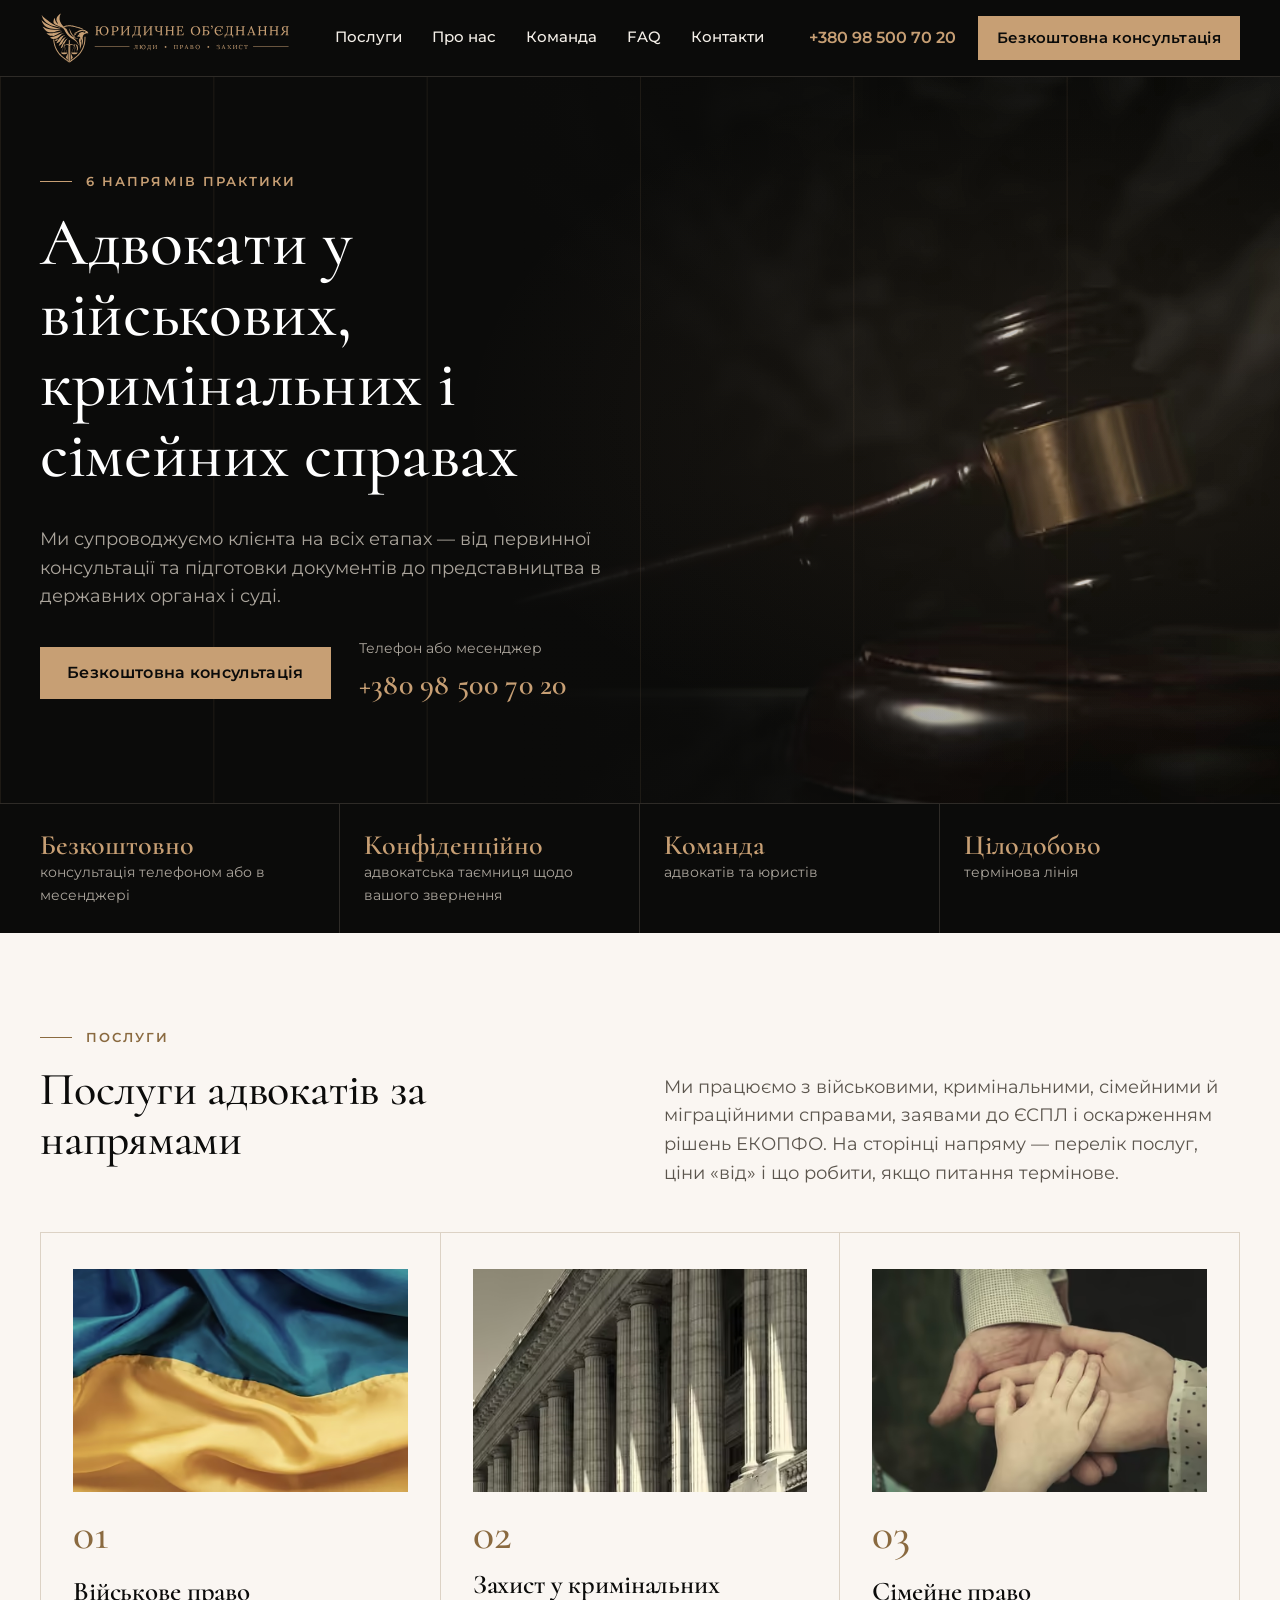
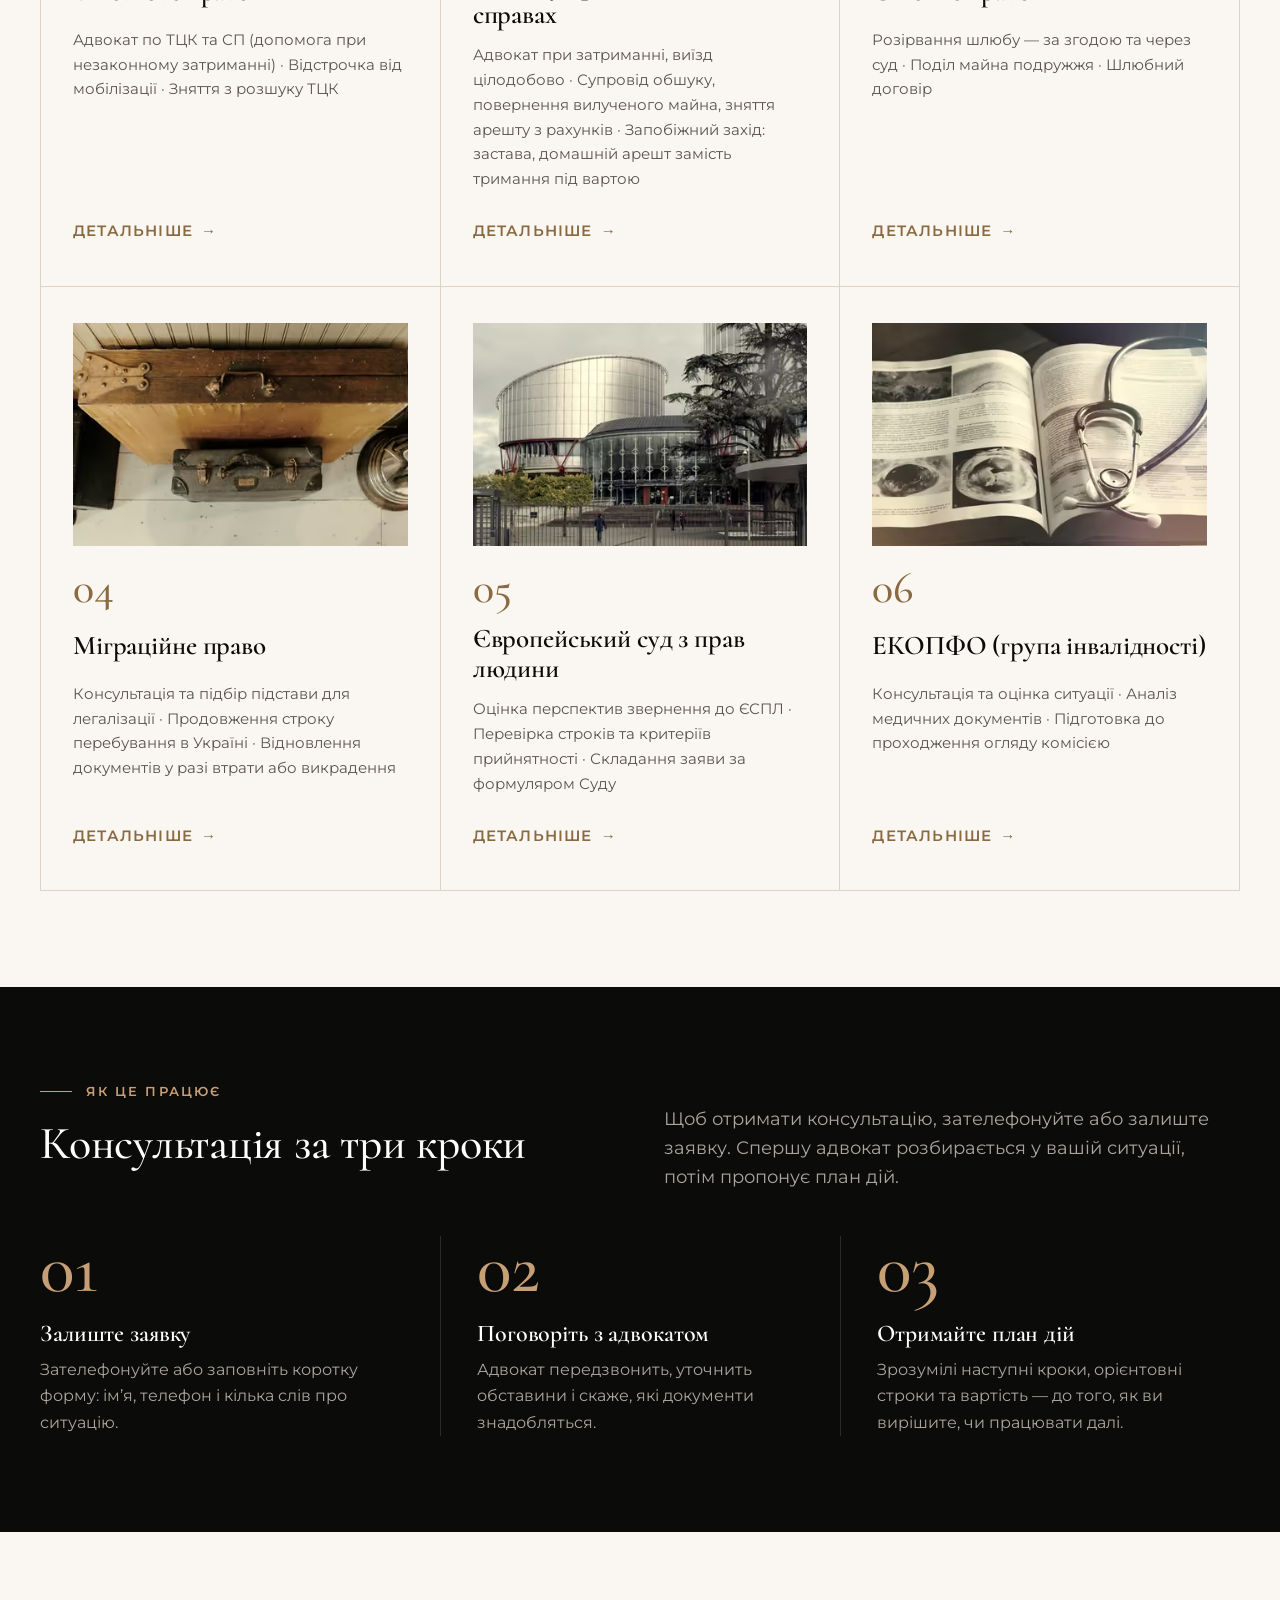
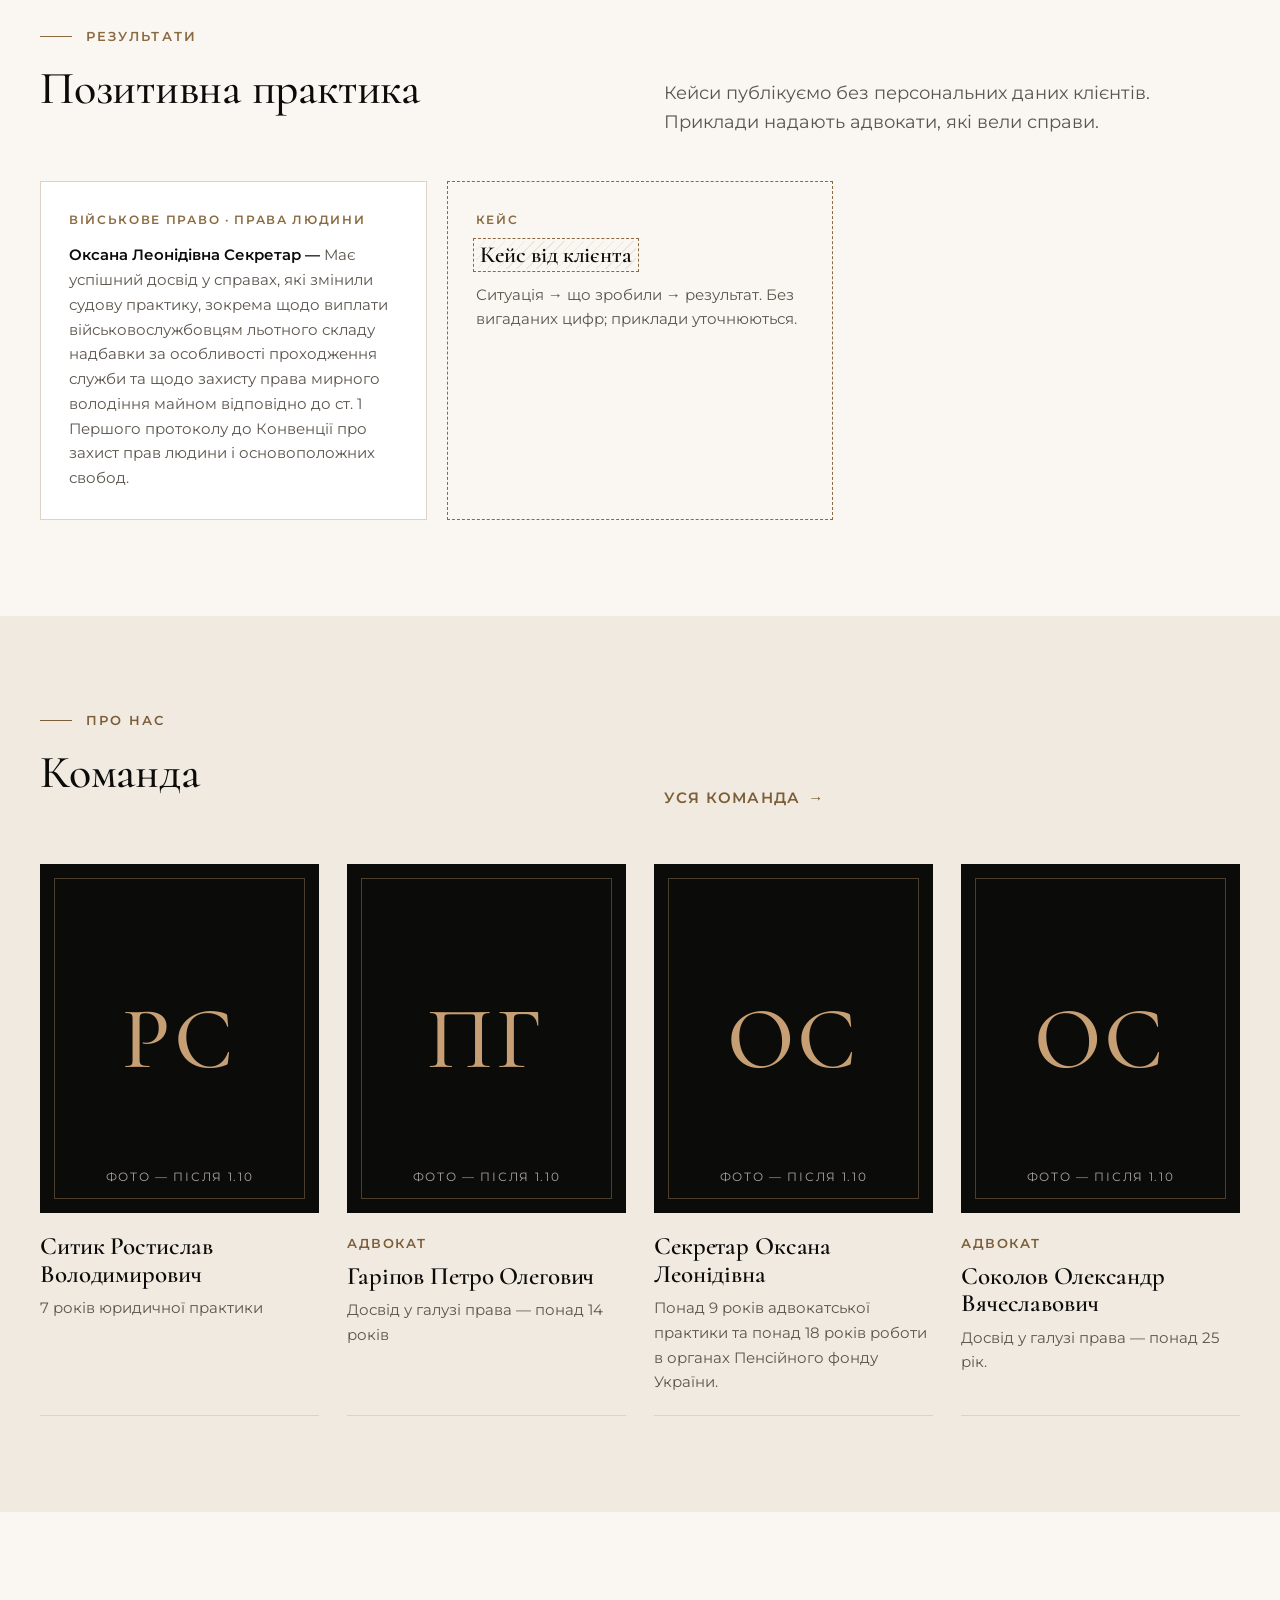
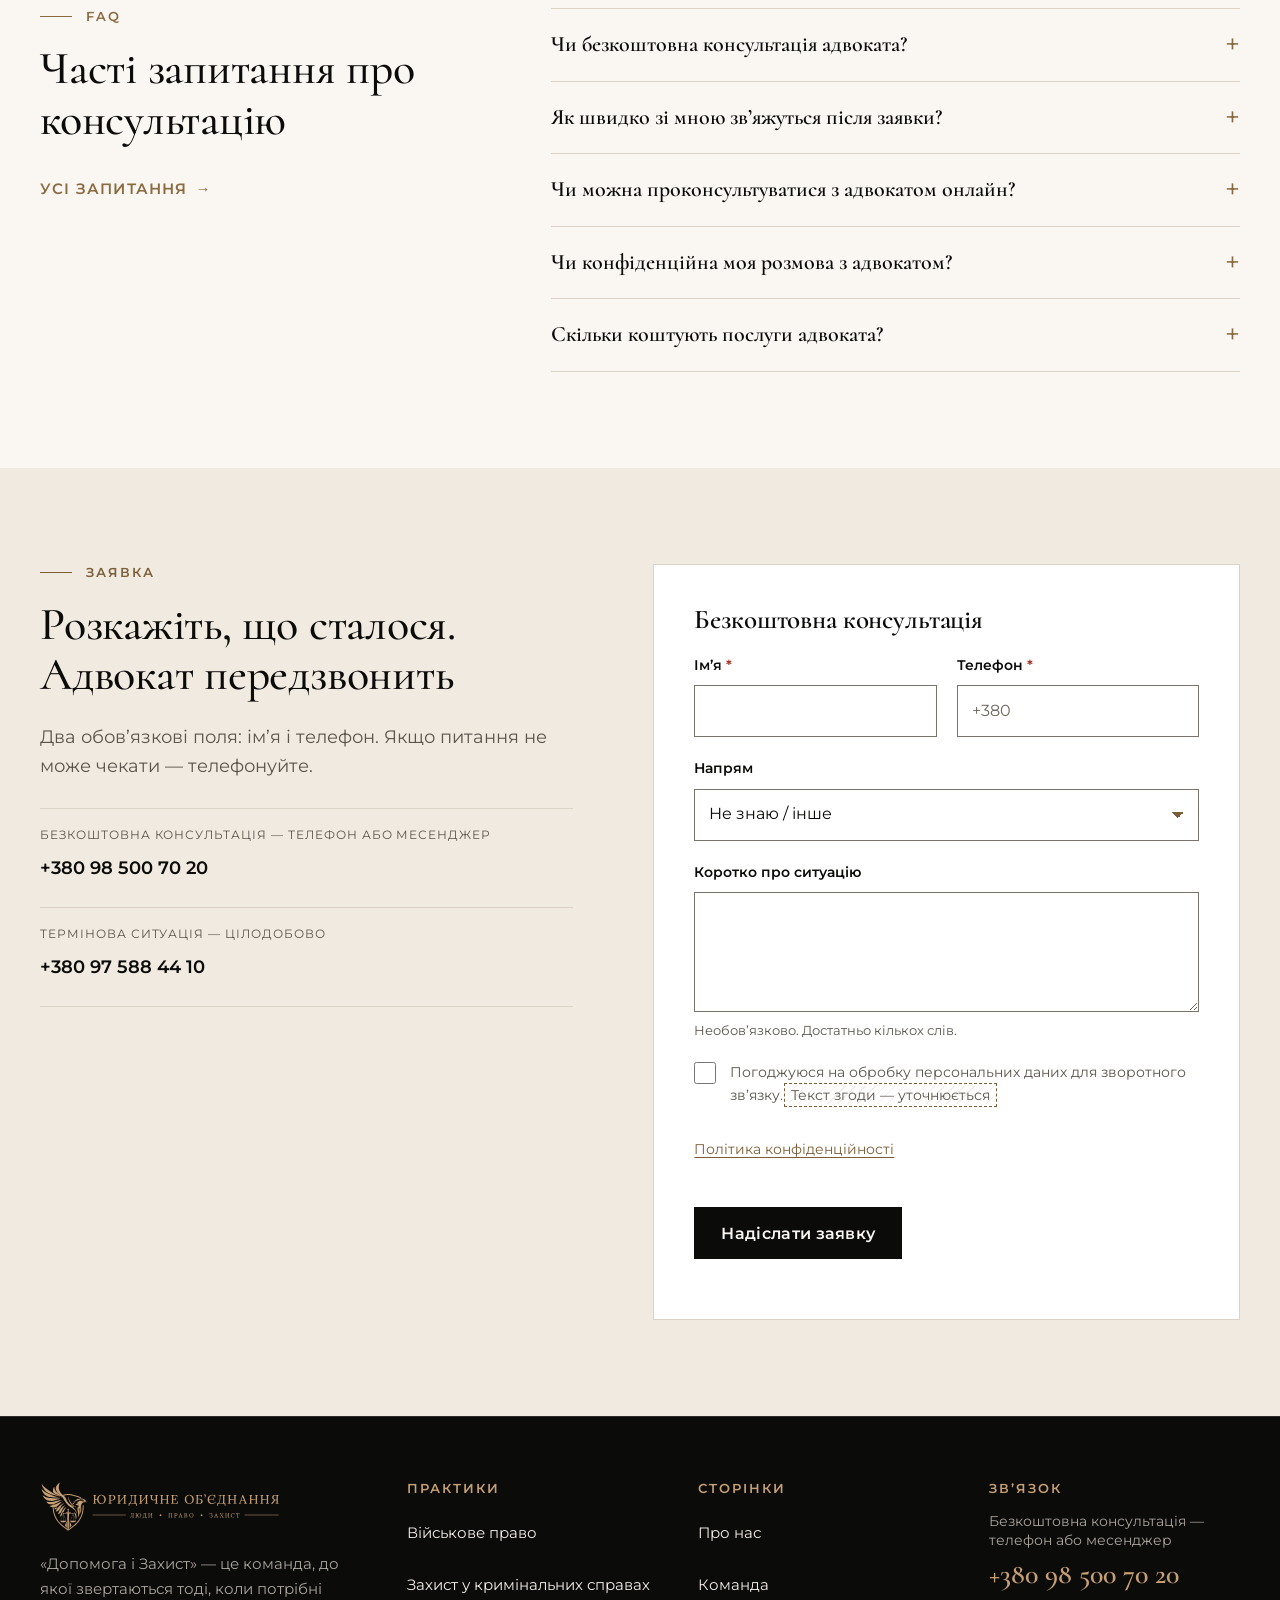
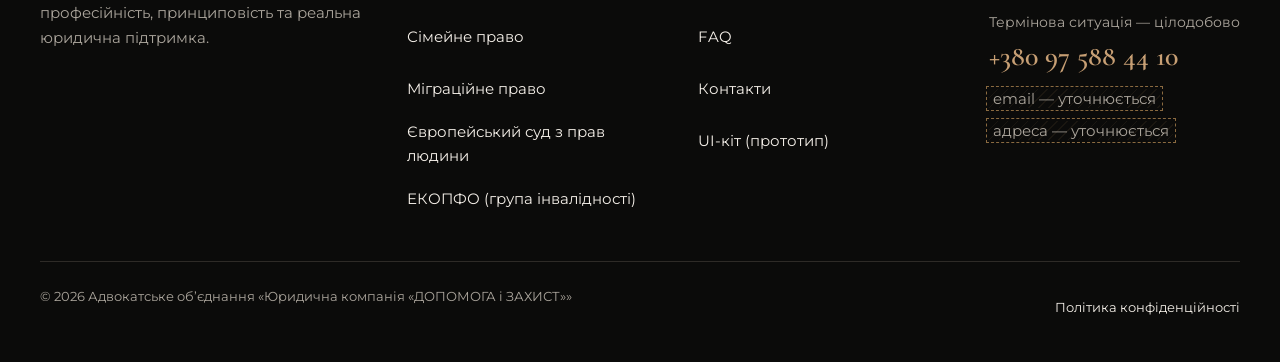
==== prototype/index.html @ 5a38465f "chore: client approval preview Co-Authored-By: Claude Opus 5.5 (1M context) <noreply@anthropic.com>" ====
<!doctype html>
<html lang="uk">
<head>
<meta charset="utf-8">
<meta name="viewport" content="width=device-width, initial-scale=1, viewport-fit=cover">
<meta name="robots" content="noindex,nofollow">
<title>Допомога і Захист — адвокати: військове і кримінальне право</title>
<meta name="description" content="Адвокати з військового, кримінального, сімейного, міграційного права, ЄСПЛ і ЕКОПФО. Безкоштовна консультація +380 98 500 70 20, термінова лінія 24/7." data-draft="true">
<link rel="canonical" href="https://pravohelp.com.ua/">
<meta property="og:type" content="website">
<meta property="og:locale" content="uk_UA">
<meta property="og:site_name" content="Допомога і Захист">
<meta property="og:title" content="Допомога і Захист — адвокати: військове і кримінальне право">
<meta property="og:description" content="Адвокати з військового, кримінального, сімейного, міграційного права, ЄСПЛ і ЕКОПФО. Безкоштовна консультація +380 98 500 70 20, термінова лінія 24/7.">
<meta property="og:url" content="https://pravohelp.com.ua/">
<meta property="og:image" content="https://pravohelp.com.ua/brand/favicon/favicon-512.png">
<meta name="twitter:card" content="summary">
<meta name="twitter:title" content="Допомога і Захист — адвокати: військове і кримінальне право">
<meta name="twitter:description" content="Адвокати з військового, кримінального, сімейного, міграційного права, ЄСПЛ і ЕКОПФО. Безкоштовна консультація +380 98 500 70 20, термінова лінія 24/7.">
<meta name="twitter:image" content="https://pravohelp.com.ua/brand/favicon/favicon-512.png">
<script type="application/ld+json">{
 "@context": "https://schema.org",
 "@graph": [
  {
   "@type": [
    "Organization",
    "LegalService"
   ],
   "@id": "https://pravohelp.com.ua/#org",
   "name": "Допомога і Захист",
   "legalName": "Адвокатське об’єднання «Юридична компанія «ДОПОМОГА і ЗАХИСТ»»",
   "url": "https://pravohelp.com.ua/",
   "logo": "https://pravohelp.com.ua/brand/mark-shield.svg",
   "telephone": "+380985007020",
   "areaServed": "UA",
   "knowsAbout": [
    "Військове право",
    "Захист у кримінальних справах",
    "Сімейне право",
    "Міграційне право",
    "Європейський суд з прав людини",
    "ЕКОПФО (група інвалідності)"
   ],
   "contactPoint": [
    {
     "@type": "ContactPoint",
     "contactType": "консультація",
     "telephone": "+380985007020"
    },
    {
     "@type": "ContactPoint",
     "contactType": "термінова допомога",
     "telephone": "+380975884410",
     "hoursAvailable": {
      "@type": "OpeningHoursSpecification",
      "dayOfWeek": [
       "Monday",
       "Tuesday",
       "Wednesday",
       "Thursday",
       "Friday",
       "Saturday",
       "Sunday"
      ],
      "opens": "00:00",
      "closes": "23:59"
     }
    }
   ]
  },
  {
   "@type": "FAQPage",
   "@id": "https://pravohelp.com.ua/#faq",
   "mainEntity": [
    {
     "@type": "Question",
     "name": "Чи безкоштовна консультація адвоката?",
     "acceptedAnswer": {
      "@type": "Answer",
      "text": "Так, консультація безкоштовна. Ви телефонуєте або пишете в месенджер, адвокат вислуховує ситуацію, ставить уточнювальні питання й пояснює, які кроки можливі саме у вашій справі. Якщо потрібна подальша робота — документи, запити, представництво в суді, — адвокат заздалегідь називає її вартість, і ви самі вирішуєте, чи продовжувати."
     }
    },
    {
     "@type": "Question",
     "name": "Як швидко зі мною зв’яжуться після заявки?",
     "acceptedAnswer": {
      "@type": "Answer",
      "text": "Після заявки вам зателефонує адвокат, щоб уточнити обставини. графік зв’язку — уточнюється Якщо ситуація термінова — затримання, обшук, доставлення до ТЦК та СП, — не чекайте дзвінка у відповідь на заявку. Телефонуйте одразу на цілодобову лінію «Допомога і Захист»: +380 97 588 44 10, на неї відповідають у будь-який час доби."
     }
    },
    {
     "@type": "Question",
     "name": "Чи можна проконсультуватися з адвокатом онлайн?",
     "acceptedAnswer": {
      "@type": "Answer",
      "text": "Так, безкоштовна консультація відбувається телефоном або в месенджері. Зателефонуйте на +380 98 500 70 20 або залиште заявку на сайті — адвокат зв’яжеться з вами, вислухає ситуацію і пояснить можливі кроки. перелік месенджерів — від клієнта"
     }
    },
    {
     "@type": "Question",
     "name": "Чи конфіденційна моя розмова з адвокатом?",
     "acceptedAnswer": {
      "@type": "Answer",
      "text": "Так. Усе, що ви повідомляєте адвокату у зв’язку з правовою допомогою, становить адвокатську таємницю відповідно до Закону України «Про адвокатуру та адвокатську діяльність». Адвокат не розголошує ці відомості без вашої згоди. Тому розповідайте відверто: без повної картини адвокат не зможе правильно оцінити ситуацію і запропонувати план дій."
     }
    },
    {
     "@type": "Question",
     "name": "Скільки коштують послуги адвоката?",
     "acceptedAnswer": {
      "@type": "Answer",
      "text": "Вартість залежить від напряму й обсягу роботи. На сторінці кожного напряму для послуг указано ціну «від» за базовий обсяг, а точну суму адвокат називає після консультації, до початку роботи. Консультація безкоштовна, тож ви дізнаєтеся ціну заздалегідь і самі вирішите, чи замовляти послугу. ціни — уточнюються"
     }
    }
   ]
  }
 ]
}</script>
<link rel="icon" href="../brand/favicon/favicon.svg" type="image/svg+xml">
<link rel="preload" href="fonts/cormorant-cyrillic-500-normal.woff2" as="font" type="font/woff2" crossorigin>
<link rel="preload" href="fonts/montserrat-cyrillic-400-normal.woff2" as="font" type="font/woff2" crossorigin>
<link rel="stylesheet" href="assets/style.css">
</head>
<body>
<a class="skip" href="#main">Перейти до змісту</a>
<header class="site-header">
  <div class="container">
    <a class="brand" href="index.html"><img src="../brand/logo-horizontal-dark.svg" alt="Допомога і Захист — на головну" width="250" height="53"></a>
    <nav class="nav" aria-label="Головне меню"><ul><li><a href="index.html#practices">Послуги</a></li><li><a href="about.html">Про нас</a></li><li><a href="about.html#team">Команда</a></li><li><a href="faq.html">FAQ</a></li><li><a href="contacts.html">Контакти</a></li></ul></nav>
    <div class="header-cta">
      <a class="tel" href="tel:+380985007020">+380 98 500 70 20</a>
      <a class="btn btn--gold" href="#form">Безкоштовна консультація</a>
    </div>
    <button class="burger" type="button" aria-expanded="false" aria-controls="mobile-nav"><span></span><span></span><span></span><span class="visually-hidden">Меню</span></button>
  </div>
  <nav class="mobile-nav" id="mobile-nav" aria-label="Мобільне меню"><div class="mobile-nav__top"><span class="mobile-nav__title">Меню</span><button class="mobile-nav__close" type="button" aria-label="Закрити меню"><span aria-hidden="true"></span><span aria-hidden="true"></span></button></div><ul><li><a href="index.html#practices">Послуги</a></li><li><a href="about.html">Про нас</a></li><li><a href="about.html#team">Команда</a></li><li><a href="faq.html">FAQ</a></li><li><a href="contacts.html">Контакти</a></li></ul><div class="mobile-nav__cta"><a class="btn btn--gold" href="#form">Безкоштовна консультація</a><a class="tel-big" href="tel:+380985007020">+380 98 500 70 20</a></div></nav>
</header>
<main id="main">

<section class="hero" aria-labelledby="hero-title">
  <div class="hero-photo" aria-hidden="true"><picture><source media="(min-width: 960px)" type="image/avif" srcset="img/gavel-dark-960.avif 960w, img/gavel-dark-1600.avif 1600w" sizes="62vw"><source media="(min-width: 960px)" type="image/webp" srcset="img/gavel-dark-960.webp 960w, img/gavel-dark-1600.webp 1600w" sizes="62vw"><source media="(min-width: 960px)" srcset="img/gavel-dark-960.jpg 960w, img/gavel-dark-1600.jpg 1600w" sizes="62vw"><source type="image/avif" srcset="img/gavel-dark-m-480.avif 480w, img/gavel-dark-m-960.avif 960w" sizes="100vw"><source type="image/webp" srcset="img/gavel-dark-m-480.webp 480w, img/gavel-dark-m-960.webp 960w" sizes="100vw"><img src="img/gavel-dark-m-480.jpg" srcset="img/gavel-dark-m-480.jpg 480w, img/gavel-dark-m-960.jpg 960w" sizes="100vw" width="480" height="640" alt="" fetchpriority="high" decoding="async"></picture></div>
  <div class="container">
    <div>
      <p class="eyebrow">6 напрямів практики</p>
      <h1 id="hero-title" data-draft="true">Адвокати у військових, кримінальних і сімейних справах</h1>
      <p class="lead">Ми супроводжуємо клієнта на всіх етапах — від первинної консультації та підготовки документів до представництва в державних органах і суді.</p>
      <div class="hero-actions">
        <a class="btn btn--gold" href="#form">Безкоштовна консультація</a>
        <div class="hero-phone"><small>Телефон або месенджер</small><a class="tel-big" href="tel:+380985007020">+380 98 500 70 20</a></div>
      </div>
    </div>
  </div>
  <div class="trust"><div class="container"><ul data-draft="true">
    <li><strong>Безкоштовно</strong>консультація телефоном або в месенджері</li>
    <li><strong>Конфіденційно</strong>адвокатська таємниця щодо вашого звернення</li>
    <li><strong>Команда</strong>адвокатів та юристів</li>
    <li><strong>Цілодобово</strong>термінова лінія</li>
  </ul></div></div>
</section>

<section class="section" id="practices" aria-labelledby="practices-title">
  <div class="container">
    <div class="section-head section-head--split">
      <div><p class="eyebrow">Послуги</p><h2 id="practices-title" data-draft="true">Послуги адвокатів за напрямами</h2></div>
      <p class="lead" data-draft="true">Ми працюємо з військовими, кримінальними, сімейними й міграційними справами, заявами до ЄСПЛ і оскарженням рішень ЕКОПФО. На сторінці напряму — перелік послуг, ціни «від» і що робити, якщо питання термінове.</p>
    </div>
    <ul class="cards">
      <li class="card"><picture class="card__img"><source type="image/avif" srcset="img/ukraine-flag-400.avif 400w, img/ukraine-flag-800.avif 800w" sizes="(min-width: 1024px) 340px, (min-width: 700px) calc(50vw - 96px), calc(100vw - 40px)"><source type="image/webp" srcset="img/ukraine-flag-400.webp 400w, img/ukraine-flag-800.webp 800w" sizes="(min-width: 1024px) 340px, (min-width: 700px) calc(50vw - 96px), calc(100vw - 40px)"><img src="img/ukraine-flag-400.jpg" srcset="img/ukraine-flag-400.jpg 400w, img/ukraine-flag-800.jpg 800w" sizes="(min-width: 1024px) 340px, (min-width: 700px) calc(50vw - 96px), calc(100vw - 40px)" width="400" height="267" alt="Синьо-жовтий прапор України, складки тканини зблизька" loading="lazy" decoding="async"></picture><span class="card__num" aria-hidden="true">01</span><h3><a href="practice.html">Військове право</a></h3><p>Адвокат по ТЦК та СП (допомога при незаконному затриманні) · Відстрочка від мобілізації · Зняття з розшуку ТЦК</p><span class="link-more" aria-hidden="true">Детальніше</span></li>
      <li class="card"><picture class="card__img"><source type="image/avif" srcset="img/court-columns-400.avif 400w, img/court-columns-800.avif 800w" sizes="(min-width: 1024px) 340px, (min-width: 700px) calc(50vw - 96px), calc(100vw - 40px)"><source type="image/webp" srcset="img/court-columns-400.webp 400w, img/court-columns-800.webp 800w" sizes="(min-width: 1024px) 340px, (min-width: 700px) calc(50vw - 96px), calc(100vw - 40px)"><img src="img/court-columns-400.jpg" srcset="img/court-columns-400.jpg 400w, img/court-columns-800.jpg 800w" sizes="(min-width: 1024px) 340px, (min-width: 700px) calc(50vw - 96px), calc(100vw - 40px)" width="400" height="267" alt="Кам’яна колонада класичної будівлі в контрастному світлі" loading="lazy" decoding="async"></picture><span class="card__num" aria-hidden="true">02</span><h3><a href="practice.html">Захист у кримінальних справах</a></h3><p>Адвокат при затриманні, виїзд цілодобово · Супровід обшуку, повернення вилученого майна, зняття арешту з рахунків · Запобіжний захід: застава, домашній арешт замість тримання під вартою</p><span class="link-more" aria-hidden="true">Детальніше</span></li>
      <li class="card"><picture class="card__img"><source type="image/avif" srcset="img/family-hands-400.avif 400w, img/family-hands-800.avif 800w" sizes="(min-width: 1024px) 340px, (min-width: 700px) calc(50vw - 96px), calc(100vw - 40px)"><source type="image/webp" srcset="img/family-hands-400.webp 400w, img/family-hands-800.webp 800w" sizes="(min-width: 1024px) 340px, (min-width: 700px) calc(50vw - 96px), calc(100vw - 40px)"><img src="img/family-hands-400.jpg" srcset="img/family-hands-400.jpg 400w, img/family-hands-800.jpg 800w" sizes="(min-width: 1024px) 340px, (min-width: 700px) calc(50vw - 96px), calc(100vw - 40px)" width="400" height="267" alt="Дитяча долоня в руках дорослих" loading="lazy" decoding="async"></picture><span class="card__num" aria-hidden="true">03</span><h3><a href="practice.html">Сімейне право</a></h3><p>Розірвання шлюбу — за згодою та через суд · Поділ майна подружжя · Шлюбний договір</p><span class="link-more" aria-hidden="true">Детальніше</span></li>
      <li class="card"><picture class="card__img"><source type="image/avif" srcset="img/old-suitcases-400.avif 400w, img/old-suitcases-800.avif 800w" sizes="(min-width: 1024px) 340px, (min-width: 700px) calc(50vw - 96px), calc(100vw - 40px)"><source type="image/webp" srcset="img/old-suitcases-400.webp 400w, img/old-suitcases-800.webp 800w" sizes="(min-width: 1024px) 340px, (min-width: 700px) calc(50vw - 96px), calc(100vw - 40px)"><img src="img/old-suitcases-400.jpg" srcset="img/old-suitcases-400.jpg 400w, img/old-suitcases-800.jpg 800w" sizes="(min-width: 1024px) 340px, (min-width: 700px) calc(50vw - 96px), calc(100vw - 40px)" width="400" height="267" alt="Старі валізи біля дерев’яної стіни" loading="lazy" decoding="async"></picture><span class="card__num" aria-hidden="true">04</span><h3><a href="practice.html">Міграційне право</a></h3><p>Консультація та підбір підстави для легалізації · Продовження строку перебування в Україні · Відновлення документів у разі втрати або викрадення</p><span class="link-more" aria-hidden="true">Детальніше</span></li>
      <li class="card"><picture class="card__img"><source type="image/avif" srcset="img/echr-strasbourg-400.avif 400w, img/echr-strasbourg-800.avif 800w" sizes="(min-width: 1024px) 340px, (min-width: 700px) calc(50vw - 96px), calc(100vw - 40px)"><source type="image/webp" srcset="img/echr-strasbourg-400.webp 400w, img/echr-strasbourg-800.webp 800w" sizes="(min-width: 1024px) 340px, (min-width: 700px) calc(50vw - 96px), calc(100vw - 40px)"><img src="img/echr-strasbourg-400.jpg" srcset="img/echr-strasbourg-400.jpg 400w, img/echr-strasbourg-800.jpg 800w" sizes="(min-width: 1024px) 340px, (min-width: 700px) calc(50vw - 96px), calc(100vw - 40px)" width="400" height="267" alt="Будівля Європейського суду з прав людини у Страсбурзі" loading="lazy" decoding="async"></picture><span class="card__num" aria-hidden="true">05</span><h3><a href="practice.html">Європейський суд з прав людини</a></h3><p>Оцінка перспектив звернення до ЄСПЛ · Перевірка строків та критеріїв прийнятності · Складання заяви за формуляром Суду</p><span class="link-more" aria-hidden="true">Детальніше</span></li>
      <li class="card"><picture class="card__img"><source type="image/avif" srcset="img/medical-book-stethoscope-400.avif 400w, img/medical-book-stethoscope-800.avif 800w" sizes="(min-width: 1024px) 340px, (min-width: 700px) calc(50vw - 96px), calc(100vw - 40px)"><source type="image/webp" srcset="img/medical-book-stethoscope-400.webp 400w, img/medical-book-stethoscope-800.webp 800w" sizes="(min-width: 1024px) 340px, (min-width: 700px) calc(50vw - 96px), calc(100vw - 40px)"><img src="img/medical-book-stethoscope-400.jpg" srcset="img/medical-book-stethoscope-400.jpg 400w, img/medical-book-stethoscope-800.jpg 800w" sizes="(min-width: 1024px) 340px, (min-width: 700px) calc(50vw - 96px), calc(100vw - 40px)" width="400" height="267" alt="Стетоскоп на розгорнутому медичному довіднику" loading="lazy" decoding="async"></picture><span class="card__num" aria-hidden="true">06</span><h3><a href="practice.html">ЕКОПФО (група інвалідності)</a></h3><p>Консультація та оцінка ситуації · Аналіз медичних документів · Підготовка до проходження огляду комісією</p><span class="link-more" aria-hidden="true">Детальніше</span></li>
    </ul>
  </div>
</section>

<section class="section dark" aria-labelledby="steps-title">
  <div class="container">
    <div class="section-head section-head--split">
      <div><p class="eyebrow">Як це працює</p><h2 id="steps-title" style="color:#fff" data-draft="true">Консультація за три кроки</h2></div>
      <p class="lead" data-draft="true">Щоб отримати консультацію, зателефонуйте або залиште заявку. Спершу адвокат розбирається у вашій ситуації, потім пропонує план дій.</p>
    </div>
    <ol class="steps" data-draft="true">
      <li class="step"><span class="step__num" aria-hidden="true">01</span><h3>Залиште заявку</h3><p>Зателефонуйте або заповніть коротку форму: ім’я, телефон і кілька слів про ситуацію.</p></li>
      <li class="step"><span class="step__num" aria-hidden="true">02</span><h3>Поговоріть з адвокатом</h3><p>Адвокат передзвонить, уточнить обставини і скаже, які документи знадобляться.</p></li>
      <li class="step"><span class="step__num" aria-hidden="true">03</span><h3>Отримайте план дій</h3><p>Зрозумілі наступні кроки, орієнтовні строки та вартість — до того, як ви вирішите, чи працювати далі.</p></li>
    </ol>
  </div>
</section>

<section class="section" aria-labelledby="cases-title">
  <div class="container">
    <div class="section-head section-head--split">
      <div><p class="eyebrow">Результати</p><h2 id="cases-title">Позитивна практика</h2></div>
      <p class="lead" data-draft="true">Кейси публікуємо без персональних даних клієнтів. Приклади надають адвокати, які вели справи.</p>
    </div>
    <ul class="cases">
      <li class="case"><span class="case__tag">Військове право · Права людини</span><p><span class="case__by" data-draft="true">Оксана Леонідівна Секретар — </span>Має успішний досвід у справах, які змінили судову практику, зокрема щодо виплати військовослужбовцям льотного складу надбавки за особливості проходження служби та щодо захисту права мирного володіння майном відповідно до ст. 1 Першого протоколу до Конвенції про захист прав людини і основоположних свобод.</p></li>
      <li class="case case--ph" data-draft="true"><span class="case__tag">Кейс</span><h3><span class="ph">Кейс від клієнта</span></h3><p>Ситуація → що зробили → результат. Без вигаданих цифр; приклади уточнюються.</p></li>
    </ul>
  </div>
</section>

<section class="section section--sand" aria-labelledby="team-title">
  <div class="container">
    <div class="section-head section-head--split">
      <div><p class="eyebrow">Про нас</p><h2 id="team-title">Команда</h2></div>
      <p class="lead"><a class="link-more" href="about.html#team">Уся команда</a></p>
    </div>
    <ul class="team">
      <li class="member">
        <div class="member__photo" role="img" aria-label="Фото буде після фотосесії"><span class="member__initials" aria-hidden="true">РС</span><small data-draft="true">Фото — після 1.10</small></div>
        <div class="member__body"><h3>Ситик Ростислав Володимирович</h3><p>7 років юридичної практики</p></div>
      </li>
      <li class="member">
        <div class="member__photo" role="img" aria-label="Фото буде після фотосесії"><span class="member__initials" aria-hidden="true">ПГ</span><small data-draft="true">Фото — після 1.10</small></div>
        <div class="member__body"><p class="member__role">Адвокат</p><h3>Гаріпов Петро Олегович</h3><p>Досвід у галузі права — понад 14 років</p></div>
      </li>
      <li class="member">
        <div class="member__photo" role="img" aria-label="Фото буде після фотосесії"><span class="member__initials" aria-hidden="true">ОС</span><small data-draft="true">Фото — після 1.10</small></div>
        <div class="member__body"><h3>Секретар Оксана Леонідівна</h3><p>Понад 9 років адвокатської практики та понад 18 років роботи в органах Пенсійного фонду України.</p></div>
      </li>
      <li class="member">
        <div class="member__photo" role="img" aria-label="Фото буде після фотосесії"><span class="member__initials" aria-hidden="true">ОС</span><small data-draft="true">Фото — після 1.10</small></div>
        <div class="member__body"><p class="member__role">Адвокат</p><h3>Соколов Олександр <span data-typo="true" title="Друкарська помилка в джерелі — уточнити">Вячеславович</span></h3><p>Досвід у галузі права — <span data-typo="true" title="Друкарська помилка в джерелі — уточнити">понад 25 рік</span>.</p></div>
      </li>
    </ul>
  </div>
</section>

<section class="section" aria-labelledby="faq-title">
  <div class="container two-col">
    <div><p class="eyebrow">FAQ</p><h2 id="faq-title">Часті запитання про консультацію</h2><p><a class="link-more" href="faq.html">Усі запитання</a></p></div>
    <div class="faq" data-draft="true">
<details><summary>Чи безкоштовна консультація адвоката?</summary><div class="answer"><p>Так, консультація безкоштовна. Ви телефонуєте або пишете в месенджер, адвокат вислуховує ситуацію, ставить уточнювальні питання й пояснює, які кроки можливі саме у вашій справі. Якщо потрібна подальша робота — документи, запити, представництво в суді, — адвокат заздалегідь називає її вартість, і ви самі вирішуєте, чи продовжувати.</p></div></details>
<details><summary>Як швидко зі мною зв’яжуться після заявки?</summary><div class="answer"><p>Після заявки вам зателефонує адвокат, щоб уточнити обставини. <span class="ph">графік зв’язку — уточнюється</span> Якщо ситуація термінова — затримання, обшук, доставлення до ТЦК та СП, — не чекайте дзвінка у відповідь на заявку. Телефонуйте одразу на цілодобову лінію «Допомога і Захист»: +380 97 588 44 10, на неї відповідають у будь-який час доби.</p></div></details>
<details><summary>Чи можна проконсультуватися з адвокатом онлайн?</summary><div class="answer"><p>Так, безкоштовна консультація відбувається телефоном або в месенджері. Зателефонуйте на +380 98 500 70 20 або залиште заявку на сайті — адвокат зв’яжеться з вами, вислухає ситуацію і пояснить можливі кроки. <span class="ph">перелік месенджерів — від клієнта</span></p></div></details>
<details><summary>Чи конфіденційна моя розмова з адвокатом?</summary><div class="answer"><p>Так. Усе, що ви повідомляєте адвокату у зв’язку з правовою допомогою, становить адвокатську таємницю відповідно до Закону України «Про адвокатуру та адвокатську діяльність». Адвокат не розголошує ці відомості без вашої згоди. Тому розповідайте відверто: без повної картини адвокат не зможе правильно оцінити ситуацію і запропонувати план дій.</p></div></details>
<details><summary>Скільки коштують послуги адвоката?</summary><div class="answer"><p>Вартість залежить від напряму й обсягу роботи. На сторінці кожного напряму для послуг указано ціну «від» за базовий обсяг, а точну суму адвокат називає після консультації, до початку роботи. Консультація безкоштовна, тож ви дізнаєтеся ціну заздалегідь і самі вирішите, чи замовляти послугу. <span class="ph">ціни — уточнюються</span></p></div></details>
    </div>
  </div>
</section>

<section class="section section--sand" aria-labelledby="form-section-title">
  <div class="container form-wrap">
    <div class="form-aside">
      <p class="eyebrow">Заявка</p>
      <h2 id="form-section-title" data-draft="true">Розкажіть, що сталося. Адвокат передзвонить</h2>
      <p class="lead" data-draft="true">Два обов’язкові поля: ім’я і телефон. Якщо питання не може чекати — телефонуйте.</p>
      <ul class="contact-list"><li><small>Безкоштовна консультація — телефон або месенджер</small><a href="tel:+380985007020">+380 98 500 70 20</a></li><li><small>Термінова ситуація — цілодобово</small><a href="tel:+380975884410">+380 97 588 44 10</a></li></ul>
    </div>
    <form class="form" id="form" action="#" method="post" data-proto aria-labelledby="form-title" novalidate>
      <h3 id="form-title" style="margin:0">Безкоштовна консультація</h3>
      <div class="row-2">
        <div class="field"><label for="f-name">Ім’я <span class="req" aria-hidden="true">*</span></label><input class="input" id="f-name" name="name" autocomplete="name" enterkeyhint="next" required></div>
        <div class="field"><label for="f-phone">Телефон <span class="req" aria-hidden="true">*</span></label><input class="input" id="f-phone" name="phone" type="tel" autocomplete="tel" inputmode="tel" enterkeyhint="next" placeholder="+380" required></div>
      </div>
      <div class="field"><label for="f-practice">Напрям</label>
        <select class="select" id="f-practice" name="practice"><option value="">Не знаю / інше</option><option>Військове право</option><option>Захист у кримінальних справах</option><option>Сімейне право</option><option>Міграційне право</option><option>Європейський суд з прав людини</option><option>ЕКОПФО (група інвалідності)</option></select></div>
      <div class="field"><label for="f-msg">Коротко про ситуацію</label><textarea class="textarea" id="f-msg" name="message" rows="4"></textarea><span class="hint" data-draft="true">Необов’язково. Достатньо кількох слів.</span></div>
      <label class="check"><input type="checkbox" name="consent" required><span data-draft="true">Погоджуюся на обробку персональних даних для зворотного зв’язку. <span class="ph">Текст згоди — уточнюється</span></span></label>
      <p class="hint form-policy"><a href="#" data-draft="true">Політика конфіденційності</a></p>
      <button class="btn btn--dark" type="submit">Надіслати заявку</button>
      <p role="status" class="hint" aria-live="polite" style="margin:0;font-size:14px"></p>
    </form>
  </div>
</section>
</main>
<footer class="site-footer">
  <div class="container">
    <div>
      <a class="brand" href="index.html"><img src="../brand/logo-horizontal-dark.svg" alt="Допомога і Захист" width="240" height="51"></a>
      <p style="margin-top:20px;max-width:34ch">«Допомога і Захист» — це команда, до якої звертаються тоді, коли потрібні професійність, принциповість та реальна юридична підтримка.</p>
    </div>
    <div>
      <h2>Практики</h2>
      <ul><li><a href="practice.html">Військове право</a></li><li><a href="practice.html">Захист у кримінальних справах</a></li><li><a href="practice.html">Сімейне право</a></li><li><a href="practice.html">Міграційне право</a></li><li><a href="practice.html">Європейський суд з прав людини</a></li><li><a href="practice.html">ЕКОПФО (група інвалідності)</a></li></ul>
    </div>
    <div>
      <h2>Сторінки</h2>
      <ul><li><a href="about.html">Про нас</a></li><li><a href="about.html#team">Команда</a></li><li><a href="faq.html">FAQ</a></li><li><a href="contacts.html">Контакти</a></li><li><a href="ui-kit.html">UI-кіт (прототип)</a></li></ul>
    </div>
    <div>
      <h2>Зв’язок</h2>
      <ul>
        <li class="foot-tel"><small>Безкоштовна консультація — телефон або месенджер</small><a class="tel" href="tel:+380985007020">+380 98 500 70 20</a></li>
        <li class="foot-tel"><small>Термінова ситуація — цілодобово</small><a class="tel" href="tel:+380975884410">+380 97 588 44 10</a></li>
        <li><span class="ph" data-draft="true">email — уточнюється</span></li>
        <li><span class="ph" data-draft="true">адреса — уточнюється</span></li>
      </ul>
    </div>
    <div class="footer-bottom">
      <span>© 2026 Адвокатське об’єднання «Юридична компанія «ДОПОМОГА і ЗАХИСТ»»</span>
      <a href="#" data-draft="true">Політика конфіденційності</a>
    </div>
  </div>
</footer>
<nav class="mobile-bar" aria-label="Швидкий зв’язок">
  <a href="tel:+380985007020"><svg viewBox="0 0 24 24" fill="none" stroke="currentColor" stroke-width="1.6" aria-hidden="true"><path d="M5 3h4l2 5-2.5 1.5a11 11 0 0 0 6 6L16 13l5 2v4a2 2 0 0 1-2 2A16 16 0 0 1 3 5a2 2 0 0 1 2-2z"/></svg>Зателефонувати</a>
  <a href="#form"><svg viewBox="0 0 24 24" fill="none" stroke="currentColor" stroke-width="1.6" aria-hidden="true"><path d="M4 5h16v11H9l-5 4z"/></svg>Написати</a>
</nav>
<script src="assets/site.js" defer></script>
</body>
</html>
---- prototype/assets/style.css ----
/* Допомога і Захист — static prototype. Tokens → theme.json hand-off (see ui-kit.html). */

/* ---------- Fonts (self-hosted, OFL 1.1, cyrillic + latin subsets) ---------- */
@font-face { font-family: "Cormorant"; font-style: normal; font-weight: 500; font-display: swap;
  src: url("../fonts/cormorant-cyrillic-500-normal.woff2") format("woff2");
  unicode-range: U+0301, U+0400-045F, U+0490-0491, U+04B0-04B1, U+2116; }
@font-face { font-family: "Cormorant"; font-style: normal; font-weight: 500; font-display: swap;
  src: url("../fonts/cormorant-latin-500-normal.woff2") format("woff2");
  unicode-range: U+0000-00FF, U+0131, U+0152-0153, U+02BB-02BC, U+02C6, U+02DA, U+02DC, U+0304, U+0308, U+0329, U+2000-206F, U+20AC, U+2122, U+2191, U+2193, U+2212, U+2215, U+FEFF, U+FFFD; }
@font-face { font-family: "Cormorant"; font-style: normal; font-weight: 600; font-display: swap;
  src: url("../fonts/cormorant-cyrillic-600-normal.woff2") format("woff2");
  unicode-range: U+0301, U+0400-045F, U+0490-0491, U+04B0-04B1, U+2116; }
@font-face { font-family: "Cormorant"; font-style: normal; font-weight: 600; font-display: swap;
  src: url("../fonts/cormorant-latin-600-normal.woff2") format("woff2");
  unicode-range: U+0000-00FF, U+0131, U+0152-0153, U+02BB-02BC, U+02C6, U+02DA, U+02DC, U+0304, U+0308, U+0329, U+2000-206F, U+20AC, U+2122, U+2191, U+2193, U+2212, U+2215, U+FEFF, U+FFFD; }
@font-face { font-family: "Montserrat"; font-style: normal; font-weight: 400; font-display: swap;
  src: url("../fonts/montserrat-cyrillic-400-normal.woff2") format("woff2");
  unicode-range: U+0301, U+0400-045F, U+0490-0491, U+04B0-04B1, U+2116; }
@font-face { font-family: "Montserrat"; font-style: normal; font-weight: 400; font-display: swap;
  src: url("../fonts/montserrat-latin-400-normal.woff2") format("woff2");
  unicode-range: U+0000-00FF, U+0131, U+0152-0153, U+02BB-02BC, U+02C6, U+02DA, U+02DC, U+0304, U+0308, U+0329, U+2000-206F, U+20AC, U+2122, U+2191, U+2193, U+2212, U+2215, U+FEFF, U+FFFD; }
@font-face { font-family: "Montserrat"; font-style: normal; font-weight: 500; font-display: swap;
  src: url("../fonts/montserrat-cyrillic-500-normal.woff2") format("woff2");
  unicode-range: U+0301, U+0400-045F, U+0490-0491, U+04B0-04B1, U+2116; }
@font-face { font-family: "Montserrat"; font-style: normal; font-weight: 500; font-display: swap;
  src: url("../fonts/montserrat-latin-500-normal.woff2") format("woff2");
  unicode-range: U+0000-00FF, U+0131, U+0152-0153, U+02BB-02BC, U+02C6, U+02DA, U+02DC, U+0304, U+0308, U+0329, U+2000-206F, U+20AC, U+2122, U+2191, U+2193, U+2212, U+2215, U+FEFF, U+FFFD; }
@font-face { font-family: "Montserrat"; font-style: normal; font-weight: 600; font-display: swap;
  src: url("../fonts/montserrat-cyrillic-600-normal.woff2") format("woff2");
  unicode-range: U+0301, U+0400-045F, U+0490-0491, U+04B0-04B1, U+2116; }
@font-face { font-family: "Montserrat"; font-style: normal; font-weight: 600; font-display: swap;
  src: url("../fonts/montserrat-latin-600-normal.woff2") format("woff2");
  unicode-range: U+0000-00FF, U+0131, U+0152-0153, U+02BB-02BC, U+02C6, U+02DA, U+02DC, U+0304, U+0308, U+0329, U+2000-206F, U+20AC, U+2122, U+2191, U+2193, U+2212, U+2215, U+FEFF, U+FFFD; }

/* ---------- Tokens ---------- */
:root {
  --cream: #FAF6F2;       /* base */
  --paper: #FFFFFF;       /* fields, raised panels on cream */
  --sand: #F1EAE1;        /* alt section on light */
  --black: #0B0B0A;       /* header, hero, urgent, footer */
  --black-2: #171614;     /* raised panel on dark */
  --gold: #C79F74;        /* accent ON DARK ONLY */
  --bronze: #8A6A40;      /* accent text/links/lines ON LIGHT */
  --bronze-deep: #7C5E38; /* bronze text on sand (4.5:1 needs it) */
  --ink: #0B0B0A;         /* body text on light */
  --ink-muted: #5B554D;   /* secondary text on light */
  --on-dark: #F4EFE8;     /* body text on dark */
  --on-dark-muted: #ABA59C;
  --rule: #DCD2C5;        /* hairline on light (decorative) */
  --rule-dark: #2E2B27;   /* hairline on dark (decorative) */
  --field-border: #7A7369;/* input borders ≥3:1 on white */
  --error: #A1301F;

  --font-display: "Cormorant", "Times New Roman", serif;
  --font-body: "Montserrat", "Helvetica Neue", Arial, sans-serif;

  --container: 1200px;
  --gutter: 20px;
  --section: 64px;
  --radius: 0;
  --bar-h: 60px;
}
@media (min-width: 768px) { :root { --gutter: 32px; --section: 96px; } }

/* ---------- Base ---------- */
*, *::before, *::after { box-sizing: border-box; }
html { -webkit-text-size-adjust: 100%; scroll-behavior: smooth; }
body {
  margin: 0; background: var(--cream); color: var(--ink);
  font: 400 16px/1.65 var(--font-body);
  overflow-wrap: break-word;
}
@media (max-width: 767.98px) { body { padding-bottom: var(--bar-h); } }
img, svg { max-width: 100%; display: block; }
a { color: var(--bronze); text-decoration-thickness: 1px; text-underline-offset: 3px; }
a:hover { color: var(--ink); }
h1, h2, h3, h4 { font-family: var(--font-display); font-weight: 600; line-height: 1.1; margin: 0 0 .5em; letter-spacing: -.005em; }
h1 { font-size: clamp(38px, 6.2vw, 68px); font-weight: 500; line-height: 1.04; }
h2 { font-size: clamp(31px, 4vw, 46px); font-weight: 500; }
h3 { font-size: clamp(23px, 2.2vw, 27px); }
h4 { font-size: 21px; }
p { margin: 0 0 1em; }
ul, ol { margin: 0; padding: 0; }
:focus-visible { outline: 2px solid var(--bronze); outline-offset: 3px; }
.dark :focus-visible, .site-header :focus-visible, .site-footer :focus-visible, .mobile-bar :focus-visible { outline-color: var(--gold); }
.skip { position: absolute; left: -9999px; top: 8px; z-index: 100; background: var(--gold); color: var(--black); padding: 10px 16px; font-weight: 600; }
.skip:focus { left: 8px; }
.visually-hidden { position: absolute !important; width: 1px; height: 1px; overflow: hidden; clip: rect(0 0 0 0); white-space: nowrap; }

.container { width: 100%; max-width: calc(var(--container) + 2 * var(--gutter)); margin: 0 auto; padding: 0 var(--gutter); }
.section { padding: var(--section) 0; }
.section--sand { background: var(--sand); --bronze: var(--bronze-deep); }
.dark { background: var(--black); color: var(--on-dark); }
.dark a:not(.btn) { color: var(--gold); }
.dark a:not(.btn):hover { color: var(--on-dark); }

/* Small uppercase label with rule */
.eyebrow {
  display: flex; align-items: center; gap: 14px; margin: 0 0 18px;
  font: 600 13px/1.3 var(--font-body); letter-spacing: .16em; text-transform: uppercase; color: var(--bronze);
}
.eyebrow::before { content: ""; width: 32px; height: 1px; background: currentColor; flex: none; }
.dark .eyebrow { color: var(--gold); }
.lead { font-size: 18px; line-height: 1.6; color: var(--ink-muted); max-width: 62ch; }
.dark .lead { color: var(--on-dark-muted); }
.section-head { display: grid; gap: 8px 48px; margin-bottom: 44px; }
@media (min-width: 960px) { .section-head--split { grid-template-columns: 1fr 1fr; align-items: end; } .section-head--split .lead { margin: 0; } }

/* Placeholder / draft markers (prototype only) */
.ph { white-space: normal; background: repeating-linear-gradient(135deg, transparent 0 6px, rgba(138,106,64,.12) 6px 7px); outline: 1px dashed var(--bronze); outline-offset: 2px; padding: 0 4px; }
.dark .ph { outline-color: var(--gold); background: repeating-linear-gradient(135deg, transparent 0 6px, rgba(199,159,116,.16) 6px 7px); }
.proto-note { font-size: 13px; color: var(--ink-muted); border-left: 2px solid var(--bronze); padding: 4px 0 4px 12px; margin: 24px 0 0; }
.dark .proto-note { color: var(--on-dark-muted); border-color: var(--gold); }

/* ---------- Buttons ---------- */
.btn {
  display: inline-flex; align-items: center; justify-content: center; gap: 10px;
  min-height: 52px; padding: 14px 26px; border: 1px solid transparent; border-radius: 0;
  font: 600 16px/1.2 var(--font-body); letter-spacing: .02em; text-decoration: none; cursor: pointer;
  transition: background-color .18s ease, color .18s ease, border-color .18s ease;
}
.btn--gold { background: var(--gold); color: var(--black); border-color: var(--gold); }
.btn--gold:hover { background: var(--on-dark); border-color: var(--on-dark); color: var(--black); }
.btn--dark { background: var(--black); color: var(--cream); border-color: var(--black); }
.btn--dark:hover { background: var(--bronze); border-color: var(--bronze); color: var(--paper); }
.btn--ghost { background: transparent; color: var(--ink); border-color: var(--ink); }
.btn--ghost:hover { background: var(--ink); color: var(--cream); }
.dark .btn--ghost { color: var(--on-dark); border-color: var(--gold); }
.dark .btn--ghost:hover { background: var(--gold); color: var(--black); }
.btn:disabled, .btn[aria-disabled="true"] { background: #D8D2CA; border-color: #D8D2CA; color: #3F3B36; cursor: not-allowed; }
.btn:active { transform: translateY(1px); }
.btn--block { width: 100%; }
.link-more { display: inline-flex; align-items: center; gap: 8px; font-weight: 600; font-size: 15px; letter-spacing: .08em; text-transform: uppercase; text-decoration: none; color: var(--bronze); }
.link-more::after { content: "→"; transition: transform .18s ease; }
.link-more:hover::after { transform: translateX(4px); }
.tel-big { font-family: var(--font-display); font-weight: 600; font-size: 30px; line-height: 1; text-decoration: none; letter-spacing: .01em; white-space: nowrap; }

/* ---------- Header ---------- */
.site-header { background: var(--black); color: var(--on-dark); position: sticky; top: 0; z-index: 50; border-bottom: 1px solid var(--rule-dark); }
.site-header .container { display: flex; align-items: center; justify-content: space-between; gap: 24px; min-height: 76px; }
.brand { display: block; flex: none; }
.brand img { width: 220px; height: auto; }
.nav { display: none; }
.nav ul { list-style: none; display: flex; gap: 30px; }
.nav a { color: var(--on-dark); text-decoration: none; font-size: 15px; font-weight: 500; padding: 8px 0; border-bottom: 1px solid transparent; }
.nav a:hover, .nav a[aria-current="page"] { color: var(--gold); border-bottom-color: var(--gold); }
.header-cta { display: none; align-items: center; gap: 22px; }
.header-cta .tel { color: var(--gold); font-weight: 600; text-decoration: none; white-space: nowrap; font-size: 16px; }
.header-cta .btn { min-height: 44px; padding: 10px 18px; font-size: 15px; }
.burger { display: inline-flex; flex-direction: column; justify-content: center; gap: 6px; width: 48px; height: 48px; padding: 12px; background: none; border: 1px solid var(--rule-dark); cursor: pointer; }
.burger span { display: block; height: 1.5px; background: var(--gold); transition: transform .2s ease, opacity .2s ease; }
.burger[aria-expanded="true"] span:nth-child(1) { transform: translateY(7.5px) rotate(45deg); }
.burger[aria-expanded="true"] span:nth-child(2) { opacity: 0; }
.burger[aria-expanded="true"] span:nth-child(3) { transform: translateY(-7.5px) rotate(-45deg); }
.mobile-nav { display: none; border-top: 1px solid var(--rule-dark); padding: 8px var(--gutter) 24px; }
.mobile-nav.is-open { display: block; }
.mobile-nav ul { list-style: none; }
.mobile-nav li { border-bottom: 1px solid var(--rule-dark); }
.mobile-nav a { display: block; padding: 16px 0; color: var(--on-dark); text-decoration: none; font-size: 18px; }
.mobile-nav a[aria-current="page"] { color: var(--gold); }
@media (min-width: 1100px) {
  .nav, .header-cta { display: flex; }
  .burger, .mobile-nav, .mobile-nav.is-open { display: none; }
  .brand img { width: 250px; }
  .site-header .container { min-height: 92px; }
}

/* ---------- Hero ---------- */
.hero { position: relative; overflow: hidden; background: var(--black); color: var(--on-dark); }
.hero::before { /* thin architectural grid */
  content: ""; position: absolute; inset: 0; pointer-events: none;
  background:
    linear-gradient(to right, rgba(199,159,116,.10) 1px, transparent 1px) 0 0 / calc(100% / 6) 100%,
    radial-gradient(ellipse 70% 60% at 85% 40%, rgba(199,159,116,.10), transparent 70%);
}
.hero > .container { position: relative; display: grid; gap: 40px; padding-top: 56px; padding-bottom: 48px; }
.hero h1 { color: #FFFFFF; max-width: 15ch; }
.hero h1 em { font-style: normal; color: var(--gold); }
.hero .lead { color: var(--on-dark-muted); max-width: 56ch; }
.hero-actions { display: flex; flex-wrap: wrap; align-items: center; gap: 18px 28px; margin-top: 28px; }
.hero-actions .btn { min-width: 260px; }
.hero-phone { display: grid; gap: 4px; }
.hero-phone small { font-size: 13px; letter-spacing: .14em; text-transform: uppercase; color: var(--on-dark-muted); }
.hero-phone a { color: var(--gold); }
.hero-mark { display: none; }
.trust { position: relative; border-top: 1px solid var(--rule-dark); }
.trust ul { list-style: none; display: grid; grid-template-columns: 1fr 1fr; }
.trust li { padding: 20px 16px 20px 0; border-bottom: 1px solid var(--rule-dark); font-size: 14px; color: var(--on-dark-muted); }
.trust strong { display: block; font-family: var(--font-display); font-weight: 600; font-size: clamp(22px, 5.6vw, 28px); line-height: 1.1; color: var(--gold); }
@media (min-width: 960px) {
  .hero > .container { grid-template-columns: 1.35fr 1fr; align-items: center; padding-top: 96px; padding-bottom: 96px; min-height: 620px; }
  .hero-mark { display: grid; place-items: center; position: relative; aspect-ratio: 1; border: 1px solid rgba(199,159,116,.35); }
  .hero-mark::before { content: ""; position: absolute; inset: 18px; border: 1px solid rgba(199,159,116,.18); }
  .hero-mark::after { content: ""; position: absolute; left: -1px; top: -1px; width: 64px; height: 64px; border-left: 2px solid var(--gold); border-top: 2px solid var(--gold); }
  .hero-mark img { width: 52%; position: relative; z-index: 1; }
  .trust ul { grid-template-columns: repeat(4, 1fr); }
  .trust li { border-bottom: 0; border-right: 1px solid var(--rule-dark); padding: 26px 24px; }
  .trust li:first-child { padding-left: 0; }
  .trust li:last-child { border-right: 0; }
}

/* Page hero (inner pages) */
.page-hero { background: var(--black); color: var(--on-dark); padding: 48px 0 56px; position: relative; overflow: hidden; }
.page-hero::before { content: ""; position: absolute; inset: 0; pointer-events: none; background: linear-gradient(to right, rgba(199,159,116,.09) 1px, transparent 1px) 0 0 / calc(100% / 6) 100%; }
.page-hero .container { position: relative; }
.page-hero h1 { color: #FFFFFF; margin-bottom: 18px; }
.page-hero .lead { color: var(--on-dark-muted); }
.crumbs { font-size: 14px; margin-bottom: 28px; color: var(--on-dark-muted); }
.crumbs ol { list-style: none; display: flex; flex-wrap: wrap; gap: 6px 10px; }
.crumbs li + li::before { content: "/"; margin-right: 10px; color: var(--rule-dark); }
.crumbs a { color: var(--on-dark-muted); text-decoration: none; }
.crumbs a:hover { color: var(--gold); }
@media (min-width: 960px) { .page-hero { padding: 72px 0 88px; } }

/* ---------- Practice cards (numbered, hairline grid) ---------- */
.cards { list-style: none; display: grid; grid-template-columns: 1fr; border-top: 1px solid var(--rule); }
.card { position: relative; display: flex; flex-direction: column; gap: 14px; padding: 32px 0; border-bottom: 1px solid var(--rule); }
.card__num { font-family: var(--font-display); font-weight: 500; font-size: 44px; line-height: 1; color: var(--bronze); }
.card h3 { margin: 0; }
.card h3 a { color: var(--ink); text-decoration: none; }
.card h3 a::after { content: ""; position: absolute; inset: 0; } /* whole card clickable */
.card p { color: var(--ink-muted); margin: 0; font-size: 15px; }
.card .link-more { margin-top: auto; padding-top: 8px; }
.card:hover .link-more::after { transform: translateX(4px); }
.card:hover h3 a { color: var(--bronze); }
.card:focus-within { outline: 2px solid var(--bronze); outline-offset: -2px; }
.card:focus-within :focus-visible { outline: none; }
@media (min-width: 700px) {
  .cards { grid-template-columns: repeat(2, 1fr); border-left: 1px solid var(--rule); }
  .card { padding: 36px 32px; border-right: 1px solid var(--rule); }
}
@media (min-width: 1024px) { .cards { grid-template-columns: repeat(3, 1fr); } .card { min-height: 300px; } }

/* ---------- Steps (dark) ---------- */
.steps { list-style: none; display: grid; gap: 0; counter-reset: step; border-top: 1px solid var(--rule-dark); }
.step { padding: 28px 0; border-bottom: 1px solid var(--rule-dark); display: grid; grid-template-columns: 64px 1fr; gap: 4px 16px; }
.step__num { grid-row: span 2; font-family: var(--font-display); font-weight: 500; font-size: 52px; line-height: .9; color: var(--gold); }
.step h3 { color: #FFFFFF; margin: 0; font-size: 24px; }
.step p { margin: 0; color: var(--on-dark-muted); }
.light .step, .light .steps { border-color: var(--rule); }
.light .step__num { color: var(--bronze); }
.light .step h3 { color: var(--ink); }
.light .step p { color: var(--ink-muted); }
@media (min-width: 900px) {
  .steps { grid-template-columns: repeat(3, 1fr); border-top: 0; }
  .step { display: block; padding: 0 36px; border-bottom: 0; border-left: 1px solid var(--rule-dark); }
  .step:first-child { padding-left: 0; border-left: 0; }
  .light .step { border-left-color: var(--rule); }
  .step__num { display: block; font-size: 72px; margin-bottom: 20px; }
  .step h3 { margin-bottom: 10px; }
}

/* ---------- Cases (positive practice) ---------- */
.cases { list-style: none; display: grid; gap: 20px; }
.case { background: var(--paper); border: 1px solid var(--rule); padding: 28px; display: flex; flex-direction: column; gap: 14px; }
.case__tag { font-size: 12px; font-weight: 600; letter-spacing: .14em; text-transform: uppercase; color: var(--bronze); }
.case h3 { margin: 0; font-size: 23px; }
.case p { margin: 0; color: var(--ink-muted); font-size: 15px; }
.case--ph { background: transparent; border-style: dashed; border-color: var(--bronze); }
@media (min-width: 900px) { .cases { grid-template-columns: repeat(3, 1fr); } }

/* ---------- Team (placeholder portraits) ---------- */
.team { list-style: none; display: grid; grid-template-columns: 1fr; gap: 24px; }
.member { display: flex; flex-direction: column; }
.member__photo {
  position: relative; aspect-ratio: 4 / 5; background: var(--black); overflow: hidden;
  display: grid; place-items: center;
}
.member__photo::before { content: ""; position: absolute; inset: 14px; border: 1px solid rgba(199,159,116,.35); }
.member__initials { font-family: var(--font-display); font-weight: 500; font-size: 88px; line-height: 1; color: var(--gold); letter-spacing: .04em; }
.member__photo small { position: absolute; bottom: 26px; left: 0; right: 0; text-align: center; font-size: 12px; letter-spacing: .14em; text-transform: uppercase; color: var(--on-dark-muted); }
.member__body { padding: 20px 0 0; border-bottom: 1px solid var(--rule); padding-bottom: 20px; flex: 1; }
.member h3 { margin: 0 0 8px; font-size: 25px; }
.member p { margin: 0; font-size: 15px; color: var(--ink-muted); }
.member .member__role { color: var(--bronze); font-weight: 600; font-size: 13px; letter-spacing: .12em; text-transform: uppercase; margin-bottom: 8px; }
@media (min-width: 560px) { .team { grid-template-columns: repeat(2, 1fr); } }
@media (min-width: 1024px) { .team { grid-template-columns: repeat(4, 1fr); gap: 28px; } }

/* ---------- FAQ (<details>) ---------- */
.faq { border-top: 1px solid var(--rule); }
.faq details { border-bottom: 1px solid var(--rule); }
.faq summary {
  list-style: none; cursor: pointer; display: flex; justify-content: space-between; align-items: flex-start; gap: 20px;
  padding: 22px 0; font-family: var(--font-display); font-weight: 600; font-size: 22px; line-height: 1.25;
}
.faq summary::-webkit-details-marker { display: none; }
.faq summary::after { content: "+"; font-family: var(--font-body); font-weight: 400; font-size: 26px; line-height: 1; color: var(--bronze); flex: none; transition: transform .2s ease; }
.faq details[open] summary::after { transform: rotate(45deg); }
.faq summary:hover { color: var(--bronze); }
.faq .answer { padding: 0 0 24px; color: var(--ink-muted); max-width: 72ch; }
.faq .answer ul { padding-left: 20px; }
.faq-group + .faq-group { margin-top: 56px; }
.faq-layout { display: grid; gap: 40px; }
.faq-toc { list-style: none; display: flex; flex-wrap: wrap; gap: 8px; }
.faq-toc a { display: inline-block; padding: 10px 14px; border: 1px solid var(--rule); text-decoration: none; font-size: 15px; color: var(--ink); background: var(--paper); }
.faq-toc a:hover { border-color: var(--bronze); color: var(--bronze); }
@media (min-width: 960px) {
  .faq-layout { grid-template-columns: 280px 1fr; gap: 64px; align-items: start; }
  .faq-toc { position: sticky; top: 120px; flex-direction: column; gap: 0; border-top: 1px solid var(--rule); }
  .faq-toc a { display: block; border: 0; border-bottom: 1px solid var(--rule); background: none; padding: 14px 0; }
}

/* ---------- Forms ---------- */
.form-wrap { display: grid; gap: 40px; }
.form-wrap > *, .two-col > *, .hero > .container > * { min-width: 0; }
@media (min-width: 960px) { .form-wrap { grid-template-columns: 1fr 1.1fr; gap: 80px; align-items: start; } }
.form { display: grid; gap: 20px; background: var(--paper); border: 1px solid var(--rule); padding: 28px 20px; }
@media (min-width: 600px) { .form { padding: 40px; } .form .row-2 { display: grid; grid-template-columns: 1fr 1fr; gap: 20px; } }
.form .row-2 { display: grid; gap: 20px; }
.field { display: grid; gap: 8px; }
.field label, .field .label { font-size: 14px; font-weight: 600; color: var(--ink); }
.field .req { color: var(--error); }
.field .hint { font-size: 13px; color: var(--ink-muted); }
.input, .select, .textarea {
  width: 100%; min-height: 52px; padding: 12px 14px; border: 1px solid var(--field-border); border-radius: 0;
  background: var(--paper); color: var(--ink); font: 400 16px/1.4 var(--font-body);
  transition: border-color .15s ease, box-shadow .15s ease;
}
.textarea { min-height: 120px; resize: vertical; }
.select { appearance: none; background-image: linear-gradient(45deg, transparent 50%, var(--bronze) 50%), linear-gradient(135deg, var(--bronze) 50%, transparent 50%); background-position: calc(100% - 20px) 22px, calc(100% - 14px) 22px; background-size: 6px 6px; background-repeat: no-repeat; padding-right: 40px; }
.input:hover, .select:hover, .textarea:hover { border-color: var(--ink); }
.input:focus-visible, .select:focus-visible, .textarea:focus-visible { outline: 2px solid var(--bronze); outline-offset: 0; border-color: var(--bronze); }
.input::placeholder, .textarea::placeholder { color: #6E685F; }
.field--error .input { border-color: var(--error); }
.field--error .hint { color: var(--error); }
.input:disabled { background: #EEE9E2; color: #5B554D; cursor: not-allowed; }
.check { display: grid; grid-template-columns: 24px 1fr; gap: 12px; align-items: start; font-size: 14px; color: var(--ink-muted); }
.check input { width: 22px; height: 22px; margin: 1px 0 0; accent-color: var(--bronze); }
.form .btn { justify-self: start; }
@media (max-width: 599.98px) { .form .btn { justify-self: stretch; } }
.form-aside .contact-list { list-style: none; margin-top: 28px; border-top: 1px solid var(--rule); }
.form-aside .contact-list li { padding: 16px 0; border-bottom: 1px solid var(--rule); display: grid; gap: 2px; }
.form-aside .contact-list small { font-size: 12px; letter-spacing: .14em; text-transform: uppercase; color: var(--ink-muted); }
.form-aside .contact-list a, .form-aside .contact-list span { font-size: 18px; font-weight: 600; color: var(--ink); text-decoration: none; }

/* ---------- Practice page ---------- */
.price-list { list-style: none; border-top: 1px solid var(--rule); counter-reset: svc; }
.price-list li { counter-increment: svc; display: grid; grid-template-columns: 40px 1fr; gap: 6px 14px; padding: 18px 0; border-bottom: 1px solid var(--rule); align-items: baseline; }
.price-list li::before { content: counter(svc, decimal-leading-zero); font-family: var(--font-display); font-weight: 600; font-size: 20px; color: var(--bronze); }
.price-list .svc { font-size: 16px; }
.price-list .price { grid-column: 2; font-weight: 600; color: var(--ink); white-space: nowrap; font-size: 15px; }
@media (min-width: 760px) {
  .price-list li { grid-template-columns: 56px 1fr auto; gap: 24px; padding: 20px 0; }
  .price-list .price { grid-column: auto; text-align: right; }
}
.who { display: grid; gap: 0; border-top: 1px solid var(--rule); }
.who details { border-bottom: 1px solid var(--rule); }
.who summary { list-style: none; cursor: pointer; display: flex; justify-content: space-between; gap: 16px; align-items: center; padding: 22px 0; font-family: var(--font-display); font-weight: 600; font-size: 24px; line-height: 1.2; }
.who summary::-webkit-details-marker { display: none; }
.who summary::after { content: "+"; font: 400 26px/1 var(--font-body); color: var(--bronze); transition: transform .2s ease; }
.who details[open] summary::after { transform: rotate(45deg); }
.who ul { list-style: none; padding: 0 0 26px; display: grid; gap: 14px; max-width: 80ch; }
.who li { position: relative; padding-left: 26px; color: var(--ink-muted); }
.who li::before { content: ""; position: absolute; left: 0; top: .8em; width: 12px; height: 1px; background: var(--bronze); }

.urgent { background: var(--black); color: var(--on-dark); position: relative; overflow: hidden; }
.urgent .container { position: relative; display: grid; gap: 28px; padding-top: 56px; padding-bottom: 56px; }
.urgent::before { content: ""; position: absolute; left: 0; top: 0; bottom: 0; width: 6px; background: var(--gold); }
.urgent h2 { color: #FFFFFF; margin: 0; }
.urgent p { color: var(--on-dark-muted); margin: 0; max-width: 60ch; font-size: 18px; }
.urgent .actions { display: flex; flex-wrap: wrap; gap: 16px; align-items: center; }
@media (min-width: 960px) { .urgent .container { grid-template-columns: 1.4fr 1fr; align-items: center; padding-top: 72px; padding-bottom: 72px; } .urgent .actions { justify-content: flex-end; } }

.two-col { display: grid; gap: 40px; }
@media (min-width: 960px) { .two-col { grid-template-columns: 1fr 1.6fr; gap: 80px; } }
.prose p { font-size: 17px; }
.prose .big { font-family: var(--font-display); font-weight: 500; font-size: clamp(24px, 2.6vw, 32px); line-height: 1.3; color: var(--ink); }
.stats { list-style: none; display: grid; grid-template-columns: 1fr 1fr; border-top: 1px solid var(--rule); }
.stats li { padding: 24px 0; border-bottom: 1px solid var(--rule); }
.stats strong { display: block; font-family: var(--font-display); font-weight: 500; font-size: 48px; line-height: 1; color: var(--bronze); margin-bottom: 6px; }
.stats span { font-size: 14px; color: var(--ink-muted); }
@media (min-width: 900px) { .stats { grid-template-columns: repeat(4, 1fr); } .stats li { padding: 28px 24px 28px 0; } }
.areas { list-style: none; display: flex; flex-wrap: wrap; gap: 10px; margin-top: 24px; }
.areas li { border: 1px solid var(--bronze); color: var(--bronze); padding: 8px 14px; font-size: 14px; font-weight: 500; }

/* Map placeholder */
.map-ph { position: relative; min-height: 320px; background: var(--sand); border: 1px solid var(--rule); display: grid; place-items: center; text-align: center; padding: 24px; overflow: hidden;
  background-image: linear-gradient(var(--rule) 1px, transparent 1px), linear-gradient(90deg, var(--rule) 1px, transparent 1px); background-size: 48px 48px; }
.map-ph__pin { width: 18px; height: 18px; background: var(--bronze); transform: rotate(45deg); margin: 0 auto 16px; }
.map-ph p { background: var(--cream); padding: 12px 16px; margin: 0; font-size: 15px; color: var(--ink); max-width: 36ch; }

/* ---------- CTA band ---------- */
.cta-band { background: var(--black); color: var(--on-dark); }
.cta-band .container { display: grid; gap: 24px; padding-top: 56px; padding-bottom: 56px; }
.cta-band h2 { color: #FFFFFF; margin: 0; }
@media (min-width: 900px) { .cta-band .container { grid-template-columns: 1.5fr auto; align-items: center; } }

/* ---------- Footer ---------- */
.site-footer { background: var(--black); color: var(--on-dark-muted); border-top: 1px solid var(--rule-dark); font-size: 15px; }
.site-footer .container { display: grid; gap: 40px; padding-top: 64px; padding-bottom: 32px; }
.site-footer .brand img { width: 240px; }
.site-footer h2 { font-family: var(--font-body); font-size: 13px; font-weight: 600; letter-spacing: .16em; text-transform: uppercase; color: var(--gold); margin: 0 0 16px; }
.site-footer ul { list-style: none; display: grid; gap: 10px; }
.site-footer a { color: var(--on-dark); text-decoration: none; }
.site-footer a:hover { color: var(--gold); }
.site-footer .tel { font-family: var(--font-display); font-size: 28px; font-weight: 600; color: var(--gold); }
.footer-bottom { border-top: 1px solid var(--rule-dark); padding-top: 24px; display: flex; flex-wrap: wrap; justify-content: space-between; gap: 12px; font-size: 13px; }
@media (min-width: 900px) { .site-footer .container { grid-template-columns: 1.3fr 1fr 1fr 1fr; } .footer-bottom { grid-column: 1 / -1; } }

/* ---------- Sticky mobile bar (<768px) ---------- */
.mobile-bar { position: fixed; left: 0; right: 0; bottom: 0; z-index: 60; display: grid; grid-template-columns: 1fr 1fr; height: var(--bar-h); background: var(--black); border-top: 1px solid var(--gold); padding-bottom: env(safe-area-inset-bottom); }
.mobile-bar a { display: flex; align-items: center; justify-content: center; gap: 10px; font-weight: 600; font-size: 16px; text-decoration: none; }
.mobile-bar a:first-child { background: var(--gold); color: var(--black); }
.mobile-bar a:last-child { color: var(--on-dark); }
.mobile-bar svg { width: 20px; height: 20px; flex: none; }
@media (min-width: 768px) { .mobile-bar { display: none; } }

/* ---------- UI kit page helpers ---------- */
.kit-grid { display: grid; gap: 16px; grid-template-columns: repeat(auto-fill, minmax(170px, 1fr)); }
.swatch { border: 1px solid var(--rule); background: var(--paper); }
.swatch__chip { height: 96px; }
.swatch__meta { padding: 12px; font-size: 13px; line-height: 1.5; }
.swatch__meta strong { display: block; font-size: 14px; }
.kit-row { display: flex; flex-wrap: wrap; gap: 16px; align-items: center; padding: 28px; border: 1px solid var(--rule); }
.kit-row.dark { border-color: var(--black); }
.kit-table { width: 100%; border-collapse: collapse; font-size: 14px; }
.kit-table th, .kit-table td { text-align: left; padding: 12px 10px 12px 0; border-bottom: 1px solid var(--rule); vertical-align: top; }
.kit-table th { font-size: 12px; letter-spacing: .12em; text-transform: uppercase; color: var(--ink-muted); }
.table-scroll { overflow-x: auto; }
.kit-sample { margin: 0; }
.rule-demo { height: 1px; background: var(--rule); margin: 16px 0; }
.rule-demo--bronze { background: var(--bronze); }
.kit-h { margin-top: 64px; }

@media (prefers-reduced-motion: reduce) { *, *::before, *::after { transition: none !important; animation: none !important; scroll-behavior: auto !important; } }
.tel-big .ph, .header-cta .ph, .mobile-bar .ph { white-space: nowrap; }
@media (max-width: 559.98px) { .member__photo { aspect-ratio: 16 / 9; } .member__initials { font-size: 64px; } .member__photo small { bottom: 18px; } }

/* ---------- Bios (about.html) ---------- */
.bios { border-top: 1px solid var(--rule); }
.bio { display: grid; gap: 24px; padding: 40px 0; border-bottom: 1px solid var(--rule); }
.bio h3 { font-size: clamp(27px, 3vw, 34px); margin-bottom: 16px; }
.bio h4 { font: 600 13px/1.3 var(--font-body); letter-spacing: .14em; text-transform: uppercase; color: var(--bronze); margin: 24px 0 10px; }
.bio__text { max-width: 72ch; color: var(--ink-muted); }
.bio__text > p:first-child { color: var(--ink); font-weight: 500; }
.bio__text ul { list-style: none; display: grid; gap: 8px; margin: 0 0 1em; }
.bio__text li { position: relative; padding-left: 22px; }
.bio__text li::before { content: ""; position: absolute; left: 0; top: .8em; width: 10px; height: 1px; background: var(--bronze); }
.bio__side .member__photo { max-width: 320px; }
@media (min-width: 900px) { .bio { grid-template-columns: 280px 1fr; gap: 64px; padding: 56px 0; } .bio__side { position: sticky; top: 120px; align-self: start; } .bio__side .member__photo { aspect-ratio: 4 / 5; } }
/* Dark blocks without .dark: bronze → gold (bronze on #0B0B0A is 3.95:1) */
.hero, .page-hero, .urgent, .cta-band, .dark { --bronze: var(--gold); }
.hero :focus-visible, .page-hero :focus-visible, .urgent :focus-visible, .cta-band :focus-visible { outline-color: var(--gold); }
.hero a:not(.btn), .page-hero a:not(.btn):not(.crumbs a) { color: var(--gold); }

/* ---------- Round 2 ---------- */
/* Sticky mobile bar must not cover focused fields */
@media (max-width: 767.98px) { html { scroll-padding-bottom: calc(var(--bar-h) + 16px); } [id] { scroll-margin-top: 90px; } }
/* Tap targets >= 44px */
.tel-big { display: inline-flex; align-items: center; min-height: 44px; }
.link-more { min-height: 44px; }
.crumbs a { display: inline-flex; align-items: center; min-height: 44px; }
.crumbs li { display: inline-flex; align-items: center; }
.site-footer ul a { display: inline-flex; align-items: center; min-height: 44px; }
.site-footer ul { gap: 0; }
.footer-bottom a { display: inline-flex; align-items: center; min-height: 44px; }
.form-policy a { display: inline-flex; align-items: center; min-height: 44px; font-size: 14px; }
/* Validation state */
.field--error .textarea, .field--error .select { border-color: var(--error); }
.field .hint.err, .check__err { color: var(--error); font-size: 13px; font-weight: 600; }
.check--error { color: var(--error); }
.check--error input { outline: 2px solid var(--error); outline-offset: 1px; }
.check__err { grid-column: 2; }
/* Draft mode: ?draft in URL */
html.draft-mode [data-draft] { outline: 1px dashed #8A6A40; outline-offset: 2px; }
html.draft-mode .dark [data-draft], html.draft-mode .hero [data-draft], html.draft-mode .page-hero [data-draft], html.draft-mode .urgent [data-draft], html.draft-mode .cta-band [data-draft], html.draft-mode .site-footer [data-draft] { outline-color: #C79F74; }
html.draft-mode [data-typo="true"] { text-decoration: underline wavy #A1301F; text-decoration-thickness: 1px; text-underline-offset: 3px; outline: 1px dotted #A1301F; }
.draft-note { position: fixed; left: 8px; bottom: 8px; z-index: 70; max-width: 300px; padding: 8px 10px; background: #0B0B0A; color: #F4EFE8; border: 1px solid #C79F74; font-size: 12px; line-height: 1.35; }
@media (max-width: 767.98px) { .draft-note { bottom: calc(var(--bar-h) + 8px); } }
.page-hero .proto-note, .hero .proto-note { color: var(--on-dark-muted); border-color: var(--gold); }
.nav a { display: inline-flex; align-items: center; min-height: 44px; padding: 0; }
.header-cta .tel { display: inline-flex; align-items: center; min-height: 44px; }
.form-aside .contact-list a { display: inline-flex; align-items: center; min-height: 44px; }
.card h3 a { display: inline-flex; align-items: center; min-height: 44px; }

/* ---------- Mobile-first pass (owner update) ---------- */
@media (max-width: 767.98px) {
  body { padding-bottom: calc(var(--bar-h) + env(safe-area-inset-bottom, 0px)); }
  html { scroll-padding-bottom: calc(var(--bar-h) + env(safe-area-inset-bottom, 0px) + 16px); }
}
.mobile-bar { height: calc(var(--bar-h) + env(safe-area-inset-bottom, 0px)); padding-bottom: env(safe-area-inset-bottom, 0px); }
.mobile-bar a { min-height: var(--bar-h); }
/* Hero: h1 + button + phone above the fold at 360x640; lead goes below the actions */
@media (max-width: 767.98px) {
  .hero > .container { padding-top: 28px; padding-bottom: 32px; gap: 24px; }
  .hero > .container > div:first-child { display: flex; flex-direction: column; }
  .hero .eyebrow { margin-bottom: 12px; order: 0; }
  .hero h1 { order: 1; font-size: clamp(32px, 9vw, 40px); }
  .hero .hero-actions { order: 2; margin-top: 20px; }
  .hero .lead { order: 3; margin-top: 24px; font-size: 16px; }
  .hero-actions .btn { min-width: 0; width: 100%; }
}
/* Burger menu */
.mobile-nav a { min-height: 48px; display: flex; align-items: center; padding: 12px 0; }
/* scroll lock: body is pinned by site.js (position:fixed; top:-scrollY), no overflow:hidden (it breaks sticky) */
html.nav-open body { position: fixed; left: 0; right: 0; width: 100%; }
/* Touch feedback: no hover-only affordances */
.btn--gold:active { background: var(--on-dark); border-color: var(--on-dark); color: var(--black); }
.btn--dark:active { background: var(--bronze); border-color: var(--bronze); color: var(--paper); }
.btn--ghost:active { background: var(--ink); color: var(--cream); }
.dark .btn--ghost:active { background: var(--gold); color: var(--black); }
.card:active { background: rgba(138,106,64,.08); }
.card:active .link-more::after { transform: translateX(4px); }
.card:active h3 a { color: var(--bronze); }
.mobile-bar a:active { filter: brightness(.85); }
.mobile-nav a:active, .nav a:active, .site-footer a:active { color: var(--gold); }
.link-more:active::after { transform: translateX(4px); }
details > summary:active { opacity: .7; }

/* ---------- Mobile pass: thumb, fold, menu, landscape ---------- */
:root { --hdr-h: 76px; }
.site-header .container { min-height: var(--hdr-h); }
.burger { flex: none; }
@media (max-width: 359.98px) { .brand img { width: 196px; } .site-header .container { gap: 12px; } }
/* Sticky bar: 8px between halves (black half sits on black, so it reads the same) */
.mobile-bar { column-gap: 8px; }
html.nav-open .mobile-bar, html.nav-open .draft-note { display: none; }
/* Burger menu = full-height overlay under the header; scrolls itself, page is locked */
@media (max-width: 1099.98px) {
  .mobile-nav.is-open { position: fixed; left: 0; right: 0; top: 0; bottom: 0; z-index: 60; background: var(--black);
    overflow-y: auto; overscroll-behavior: contain; padding-bottom: calc(24px + env(safe-area-inset-bottom, 0px)); }
}
.mobile-nav li { padding: 4px 0; }
.mobile-nav__cta { display: grid; gap: 16px; margin-top: 24px; }
.mobile-nav__cta .btn { width: 100%; }
.mobile-nav__cta .tel-big { color: var(--gold); justify-self: start; min-height: 48px; }
/* Accordions: 8px between neighbouring summaries */
.faq details, .who details { padding: 4px 0; }
.faq summary, .who summary { padding: 18px 0; min-height: 48px; }
/* Stacked link lists: 8px apart, each >= 44x44 */
.site-footer ul { gap: 8px; }
.site-footer ul a { min-width: 44px; }
.check { min-height: 44px; align-content: center; }
.kit-row > a:not(.btn):not(.tel-big):not(.link-more) { display: inline-flex; align-items: center; min-height: 44px; }
/* Mobile typography: body-level text >= 16px, line-height >= 1.5 */
@media (max-width: 767.98px) {
  .card p, .case p, .member p, .site-footer, .trust li, .field label, .field .label, .check, .field .hint, .field .hint.err, .check__err,
  .proto-note, .kit-table, .kit-sample, .stats span, .areas li, .map-ph p, .price-list .price, .form-policy a, .swatch__meta { font-size: 16px; }
  .field .hint, .proto-note, .kit-table { line-height: 1.5; }
  .btn { padding-left: 16px; padding-right: 16px; }
  /* Inner-page hero: primary action + phone right after h1, lead below */
  .page-hero { padding: 16px 0 40px; }
  .page-hero .container { display: flex; flex-direction: column; }
  .page-hero .crumbs { margin-bottom: 8px; }
  .page-hero .eyebrow { margin-bottom: 12px; }
  .page-hero h1 { order: 1; margin-bottom: 0; }
  .page-hero .hero-actions { order: 2; margin-top: 20px; }
  .page-hero .lead { order: 3; margin: 24px 0 0; font-size: 16px; }
  .page-hero .proto-note { order: 4; }
  .page-hero .hero-actions .btn { width: 100%; }
  .hero-actions { gap: 12px 28px; }
}
/* Short landscape phones (e.g. 640x360): slim header and bar, actions side by side */
@media (max-width: 767.98px) and (max-height: 419.98px) {
  :root { --bar-h: 48px; --hdr-h: 56px; }
  .brand img { width: 170px; }
  .burger { width: 48px; height: 48px; }
  .hero > .container { padding-top: 16px; padding-bottom: 24px; }
  .hero h1, .page-hero h1 { font-size: 32px; max-width: none; }
  .hero .eyebrow, .page-hero .eyebrow { margin-bottom: 8px; }
  .hero .hero-actions, .page-hero .hero-actions { flex-wrap: nowrap; margin-top: 14px; }
  .hero-actions .btn, .page-hero .hero-actions .btn { width: auto; flex: none; }
  .page-hero { padding-top: 8px; }
  .page-hero .crumbs { margin-bottom: 0; }
  .mobile-bar a { min-height: var(--bar-h); }
}
/* Touch devices: no sticky hover after a tap; feedback comes from :active */
@media (hover: none) {
  .btn--gold:hover { background: var(--gold); border-color: var(--gold); color: var(--black); }
  .btn--dark:hover { background: var(--black); border-color: var(--black); color: var(--cream); }
  .btn--ghost:hover { background: transparent; color: var(--ink); }
  .dark .btn--ghost:hover { background: transparent; color: var(--on-dark); }
  .card:hover h3 a { color: var(--ink); }
  .card:hover .link-more::after, .link-more:hover::after { transform: none; }
  .faq summary:hover { color: inherit; }
  a:hover { color: var(--bronze); }
  .site-footer a:hover, .mobile-nav a:hover { color: var(--on-dark); }
  .dark a:not(.btn):hover, .hero a:not(.btn):hover { color: var(--gold); }
  .crumbs a:hover { color: var(--on-dark-muted); }
}
.btn--gold:active { background: var(--on-dark); border-color: var(--on-dark); color: var(--black); }
.btn--dark:active { background: var(--bronze); border-color: var(--bronze); color: var(--paper); }
.btn--ghost:active { background: var(--ink); color: var(--cream); }
.card:active h3 a { color: var(--bronze); }
.card:active .link-more::after, .link-more:active::after { transform: translateX(4px); }
.faq summary:active, .who summary:active { color: var(--bronze); }
.crumbs a:active, .faq-toc a:active, .tel-big:active, .site-footer a:active, .mobile-nav a:active { color: var(--gold); }
.faq-toc a:active { border-color: var(--bronze); color: var(--bronze); }
.form-policy a:active, .form-aside .contact-list a:active { color: var(--bronze); }
.burger:active { background: var(--black-2); }
@media (prefers-reduced-motion: reduce) { .btn:active { transform: none; } }
/* Real phones (owner 2026-09-30): consultation line + urgent 24/7 line */
.nowrap { white-space: nowrap; }
.hero-phone small { font-size: 14px; letter-spacing: 0; text-transform: none; line-height: 1.4; }
.site-footer .foot-tel { display: grid; gap: 0; }
.site-footer .foot-tel small { font-size: 14px; color: var(--on-dark-muted); line-height: 1.4; }
.site-footer .foot-tel + .foot-tel { margin-top: 8px; }
.site-footer .tel { white-space: nowrap; }
.urgent__cap { font-size: 16px !important; color: var(--on-dark-muted); margin: 0; }
.urgent__cap .nowrap { color: var(--on-dark); font-weight: 600; }
.urgent .actions { flex-direction: column; align-items: flex-start; gap: 10px; }
@media (min-width: 960px) { .urgent .actions { align-items: flex-end; } }
@media (max-width: 767.98px) { .urgent .actions .btn { width: 100%; } .urgent .actions { align-items: stretch; } }
.form-aside .contact-list small { letter-spacing: .08em; }
.site-header .brand { display: flex; align-items: center; min-height: 48px; }
/* Menu CTA: keep button/phone styles against .mobile-nav a */
.mobile-nav__cta .btn { color: var(--black); font-size: 16px; padding: 14px 16px; justify-content: center; }
.mobile-nav__cta .btn:active { color: var(--black); }
.mobile-nav__cta .tel-big { font-size: 30px; padding: 0; color: var(--gold); }
/* Sticky bar: call is the primary half; fits 320 without touching edges */
@media (max-width: 359.98px) {
  .mobile-bar { grid-template-columns: 1.25fr 1fr; }
  .mobile-bar a { font-size: 15px; gap: 8px; }
}
/* Breadcrumbs on phones: current page duplicates the h1, keep it for screen readers only */
@media (max-width: 479.98px) {
  .crumbs li[aria-current] { position: absolute; width: 1px; height: 1px; overflow: hidden; clip: rect(0 0 0 0); white-space: nowrap; }
}
.urgent .actions .btn { text-align: center; }
@media (max-width: 767.98px) { .form .btn { justify-self: stretch; } }

/* ---------- Full-screen menu overlay with its own close button ---------- */
.mobile-nav__top { display: flex; align-items: center; justify-content: space-between; min-height: var(--hdr-h); margin: 0 calc(-1 * var(--gutter)); padding: 0 var(--gutter); border-bottom: 1px solid var(--rule-dark); }
.mobile-nav__title { font-family: var(--font-display); font-weight: 600; font-size: 26px; color: var(--gold); }
.mobile-nav__close { position: relative; flex: none; width: 48px; height: 48px; background: none; border: 1px solid var(--rule-dark); cursor: pointer; }
.mobile-nav__close span { position: absolute; left: 12px; right: 12px; top: 50%; height: 1.5px; background: var(--gold); }
.mobile-nav__close span:nth-child(1) { transform: rotate(45deg); }
.mobile-nav__close span:nth-child(2) { transform: rotate(-45deg); }
.mobile-nav__close:active { background: var(--black-2); }
.mobile-nav__close:focus-visible { outline: 2px solid var(--gold); outline-offset: 2px; }
.mobile-nav ul { margin-top: 8px; }
/* Breadcrumbs >= 16px on phones */
.crumbs { font-size: 16px; }
.case__by { font-weight: 600; color: var(--ink); }

/* ---------- SEO/a11y: anchors land below the sticky header on desktop ---------- */
@media (min-width: 768px) { [id] { scroll-margin-top: calc(var(--hdr-h) + 1px + 16px); } }

/* ---------- Photos (stock, see img/CREDITS.md): hero backgrounds + practice cards ---------- */
.hero-photo { position: absolute; inset: 0; z-index: 0; pointer-events: none; background: var(--black); }
.hero-photo picture, .hero-photo img { display: block; width: 100%; height: 100%; }
.hero-photo img { object-fit: cover; object-position: 50% 60%; }
.hero-photo::after { content: ""; position: absolute; inset: 0; background: linear-gradient(180deg, rgba(11,11,10,.84) 0%, rgba(11,11,10,.8) 55%, rgba(11,11,10,.72) 100%); }
.hero::before, .page-hero::before { z-index: 1; }
.hero > .container, .page-hero > .container { z-index: 2; }
.trust { z-index: 2; background: var(--black); }
.page-hero--photo .hero-photo::after { background: rgba(11,11,10,.86); }
@media (min-width: 960px) {
  .hero-photo { left: 40%; }
  .hero-photo img { object-position: 50% 50%; }
  .hero-photo::after, .page-hero--photo .hero-photo::after {
    background:
      linear-gradient(90deg, #0B0B0A 0%, rgba(11,11,10,.86) 20%, rgba(11,11,10,.3) 52%, rgba(11,11,10,.05) 100%),
      linear-gradient(0deg, rgba(11,11,10,.5) 0%, rgba(11,11,10,0) 30%);
  }
  .hero .hero-photo img { filter: brightness(1.25); }
  .page-hero--photo .hero-photo { left: 46%; }
  .page-hero--photo .container > :not(.crumbs) { max-width: min(640px, 56%); }
}
/* Practice cards: image on top, same hairline grid */
.card__img { display: block; aspect-ratio: 3 / 2; overflow: hidden; background: var(--sand); margin-bottom: 6px; }
.card__img img { display: block; width: 100%; height: 100%; object-fit: cover; transition: transform .6s ease; }
.card:hover .card__img img, .card:active .card__img img { transform: scale(1.03); }
@media (min-width: 1024px) { .card { min-height: 0; } }
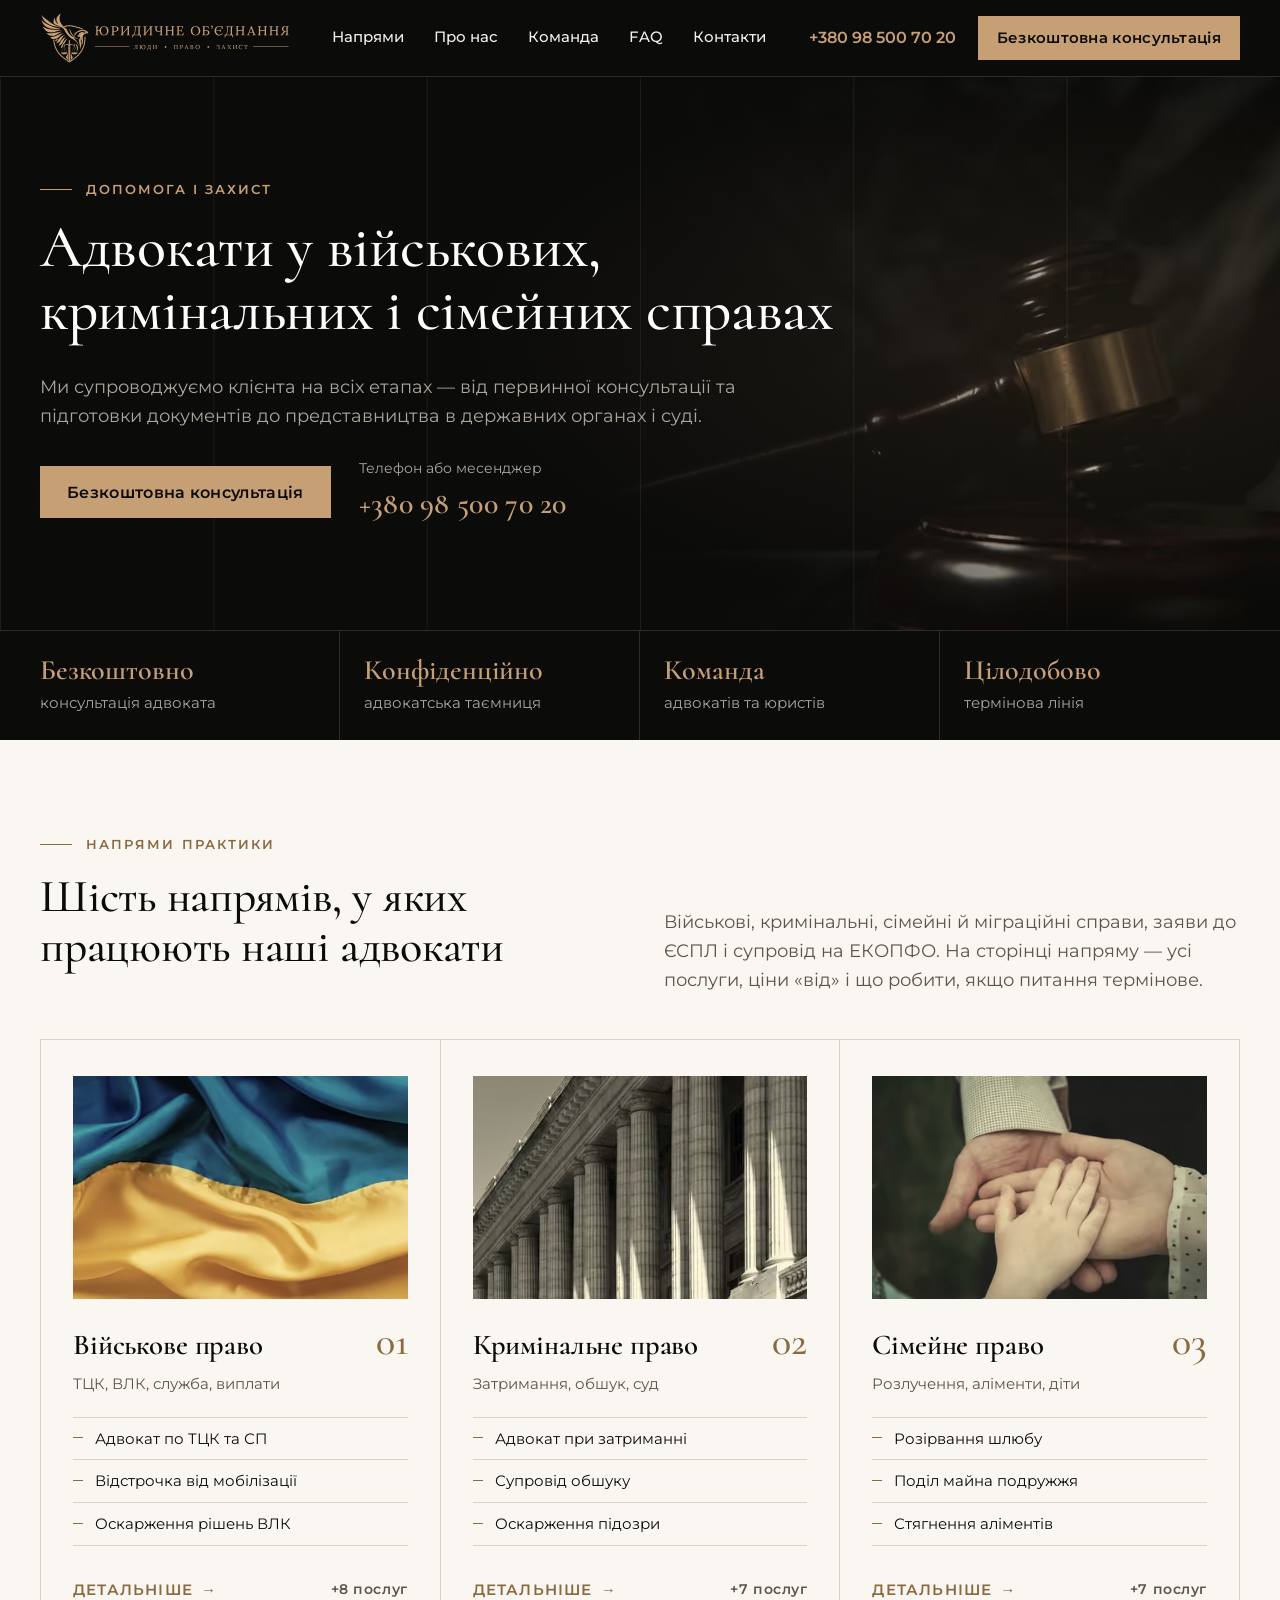
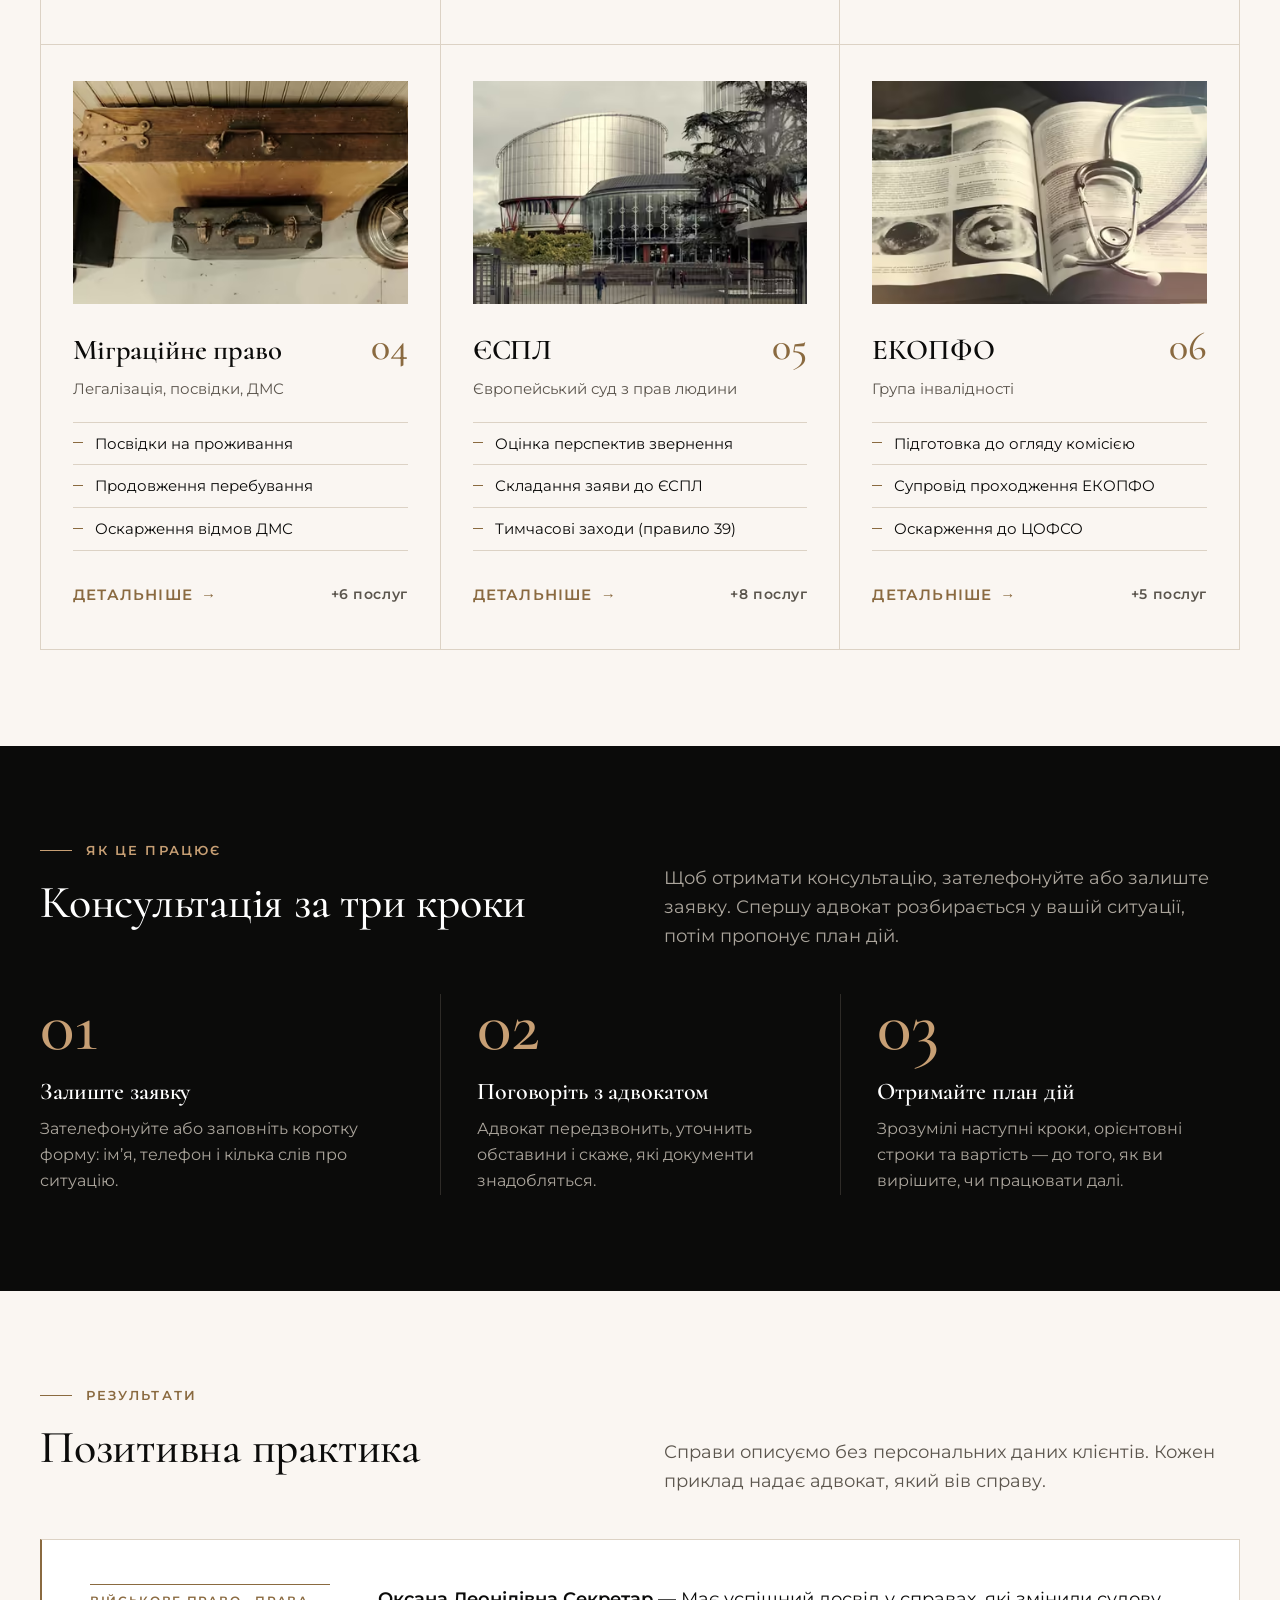
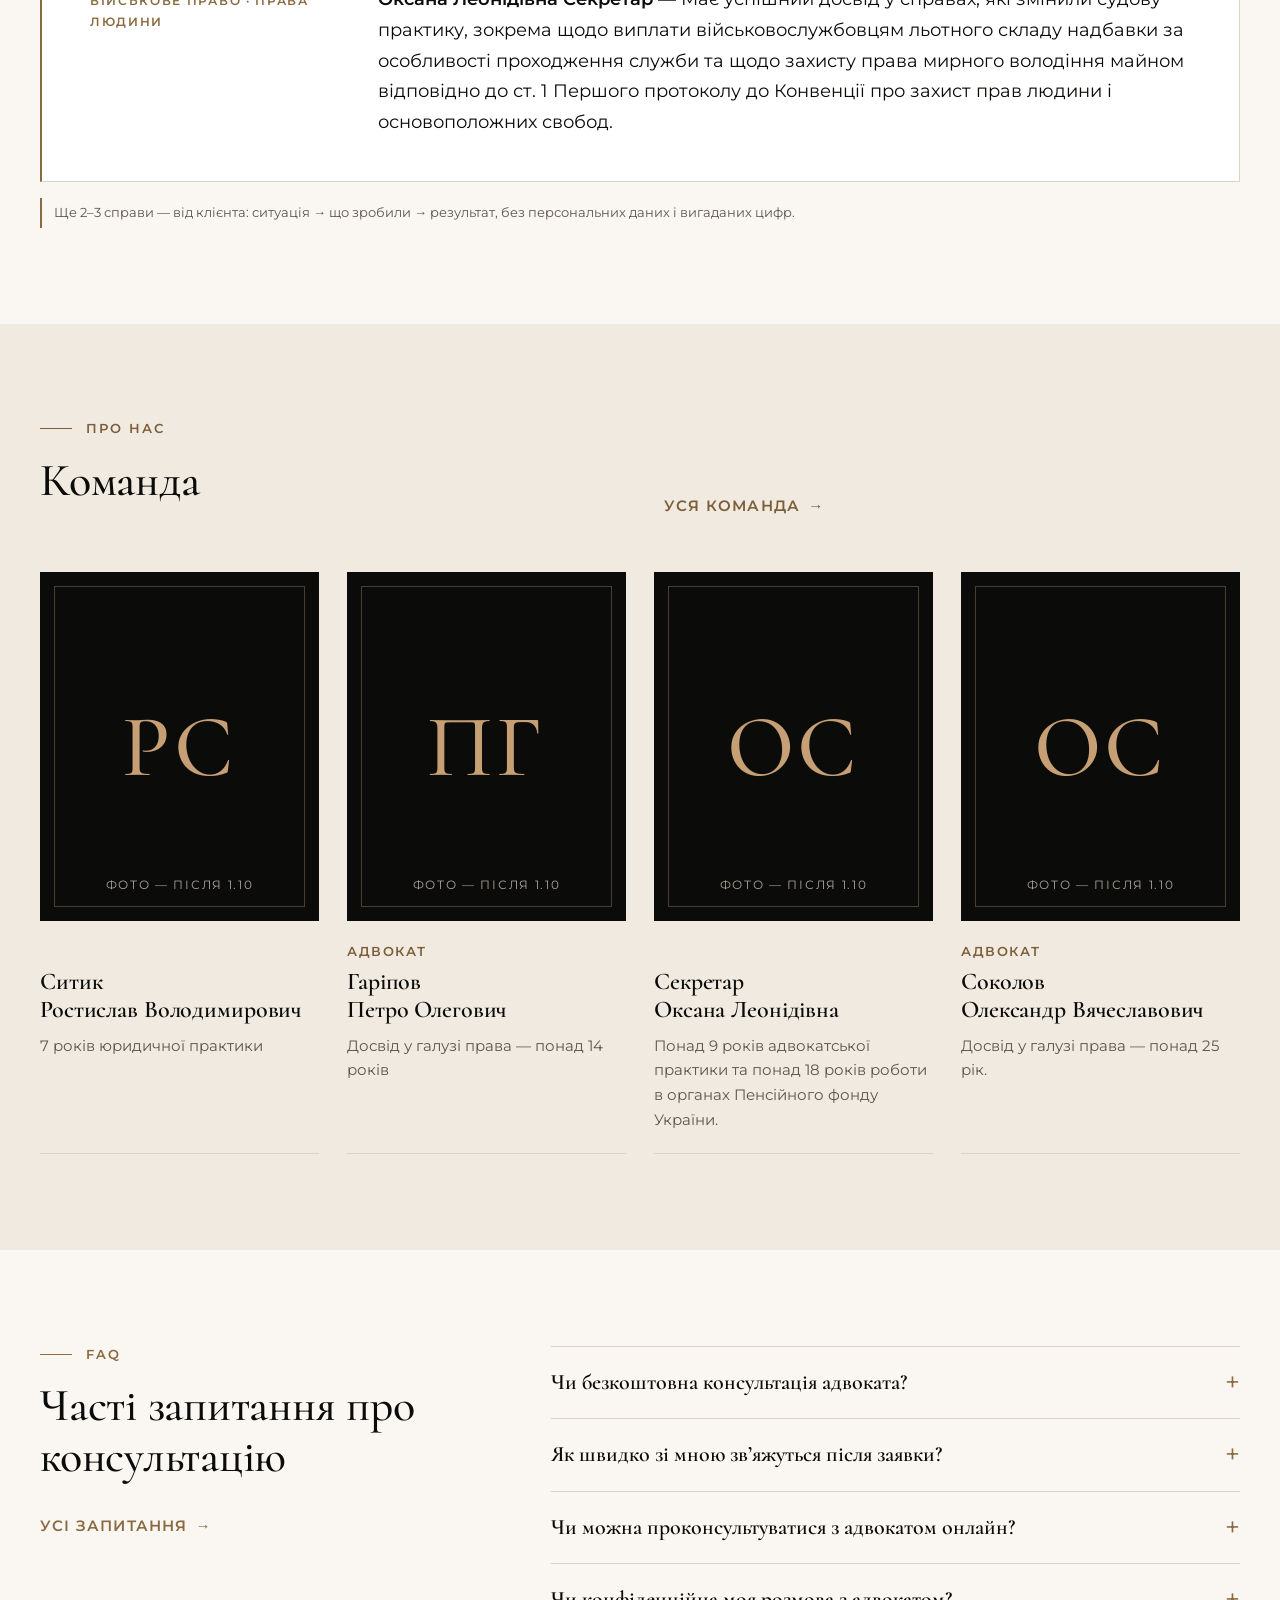
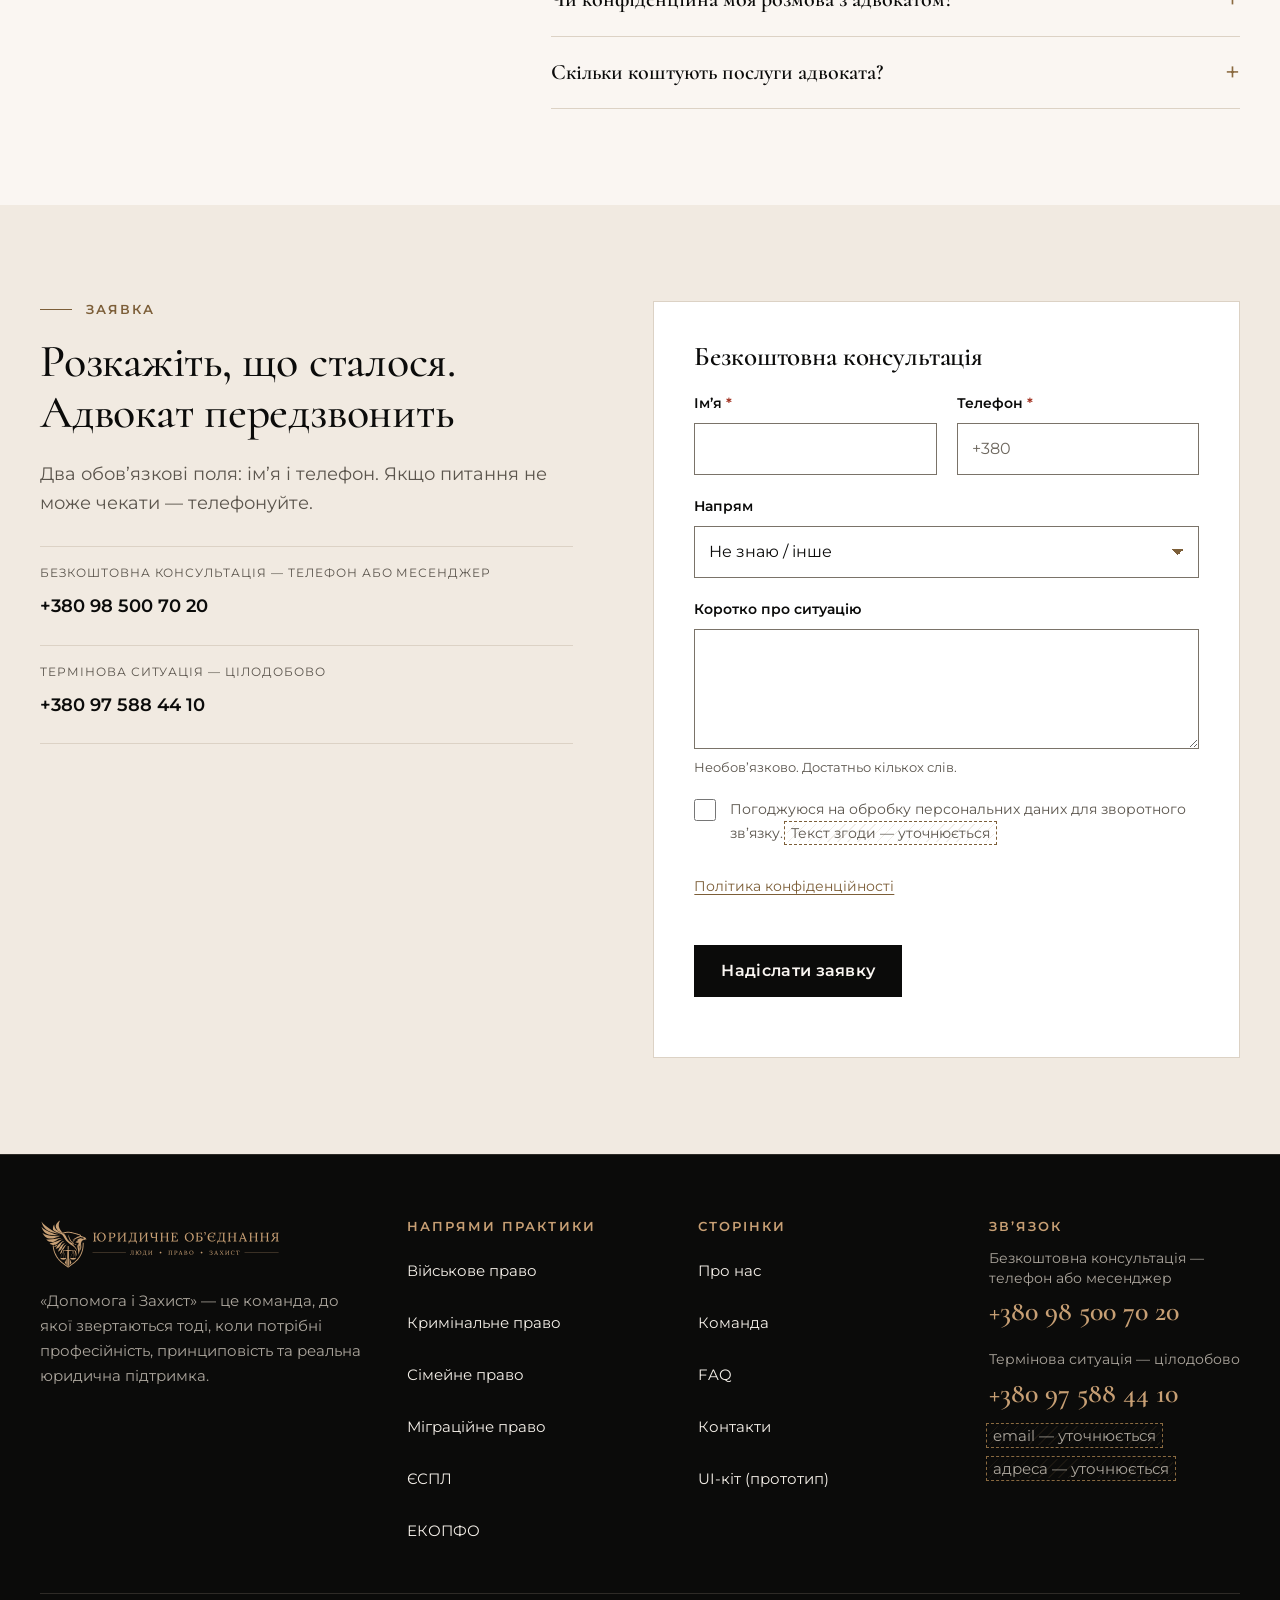
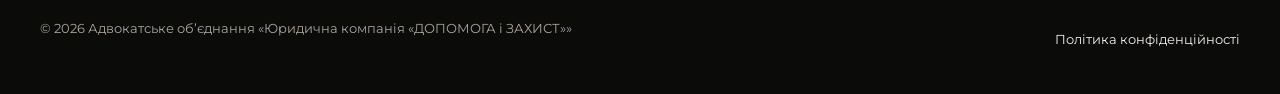
==== commit 3cf22879: "update: design r2 Co-Authored-By: Claude Opus 5.5 (1M context) <noreply@anthropic.com>" ====
--- a/prototype/index.html
+++ b/prototype/index.html
@@ -126,14 +126,14 @@
 <header class="site-header">
   <div class="container">
     <a class="brand" href="index.html"><img src="../brand/logo-horizontal-dark.svg" alt="Допомога і Захист — на головну" width="250" height="53"></a>
-    <nav class="nav" aria-label="Головне меню"><ul><li><a href="index.html#practices">Послуги</a></li><li><a href="about.html">Про нас</a></li><li><a href="about.html#team">Команда</a></li><li><a href="faq.html">FAQ</a></li><li><a href="contacts.html">Контакти</a></li></ul></nav>
+    <nav class="nav" aria-label="Головне меню"><ul><li><a href="index.html#practices">Напрями</a></li><li><a href="about.html">Про нас</a></li><li><a href="about.html#team">Команда</a></li><li><a href="faq.html">FAQ</a></li><li><a href="contacts.html">Контакти</a></li></ul></nav>
     <div class="header-cta">
       <a class="tel" href="tel:+380985007020">+380 98 500 70 20</a>
-      <a class="btn btn--gold" href="#form">Безкоштовна консультація</a>
+      <a class="btn btn--gold" href="#form" data-consult>Безкоштовна консультація</a>
     </div>
     <button class="burger" type="button" aria-expanded="false" aria-controls="mobile-nav"><span></span><span></span><span></span><span class="visually-hidden">Меню</span></button>
   </div>
-  <nav class="mobile-nav" id="mobile-nav" aria-label="Мобільне меню"><div class="mobile-nav__top"><span class="mobile-nav__title">Меню</span><button class="mobile-nav__close" type="button" aria-label="Закрити меню"><span aria-hidden="true"></span><span aria-hidden="true"></span></button></div><ul><li><a href="index.html#practices">Послуги</a></li><li><a href="about.html">Про нас</a></li><li><a href="about.html#team">Команда</a></li><li><a href="faq.html">FAQ</a></li><li><a href="contacts.html">Контакти</a></li></ul><div class="mobile-nav__cta"><a class="btn btn--gold" href="#form">Безкоштовна консультація</a><a class="tel-big" href="tel:+380985007020">+380 98 500 70 20</a></div></nav>
+  <nav class="mobile-nav" id="mobile-nav" aria-label="Мобільне меню"><div class="mobile-nav__top"><span class="mobile-nav__title">Меню</span><button class="mobile-nav__close" type="button" aria-label="Закрити меню"><span aria-hidden="true"></span><span aria-hidden="true"></span></button></div><ul><li><a href="index.html#practices">Напрями</a></li><li><a href="about.html">Про нас</a></li><li><a href="about.html#team">Команда</a></li><li><a href="faq.html">FAQ</a></li><li><a href="contacts.html">Контакти</a></li></ul><div class="mobile-nav__cta"><a class="btn btn--gold" href="#form" data-consult>Безкоштовна консультація</a><a class="tel-big" href="tel:+380985007020">+380 98 500 70 20</a></div></nav>
 </header>
 <main id="main">
 
@@ -141,36 +141,36 @@
   <div class="hero-photo" aria-hidden="true"><picture><source media="(min-width: 960px)" type="image/avif" srcset="img/gavel-dark-960.avif 960w, img/gavel-dark-1600.avif 1600w" sizes="62vw"><source media="(min-width: 960px)" type="image/webp" srcset="img/gavel-dark-960.webp 960w, img/gavel-dark-1600.webp 1600w" sizes="62vw"><source media="(min-width: 960px)" srcset="img/gavel-dark-960.jpg 960w, img/gavel-dark-1600.jpg 1600w" sizes="62vw"><source type="image/avif" srcset="img/gavel-dark-m-480.avif 480w, img/gavel-dark-m-960.avif 960w" sizes="100vw"><source type="image/webp" srcset="img/gavel-dark-m-480.webp 480w, img/gavel-dark-m-960.webp 960w" sizes="100vw"><img src="img/gavel-dark-m-480.jpg" srcset="img/gavel-dark-m-480.jpg 480w, img/gavel-dark-m-960.jpg 960w" sizes="100vw" width="480" height="640" alt="" fetchpriority="high" decoding="async"></picture></div>
   <div class="container">
     <div>
-      <p class="eyebrow">6 напрямів практики</p>
+      <p class="eyebrow">Допомога і Захист</p>
       <h1 id="hero-title" data-draft="true">Адвокати у військових, кримінальних і сімейних справах</h1>
-      <p class="lead">Ми супроводжуємо клієнта на всіх етапах — від первинної консультації та підготовки документів до представництва в державних органах і суді.</p>
+      <p class="lead">Ми супроводжуємо клієнта на всіх етапах — від первинної консультації та підготовки документів до представництва в державних органах і суді.</p>
       <div class="hero-actions">
-        <a class="btn btn--gold" href="#form">Безкоштовна консультація</a>
+        <a class="btn btn--gold" href="#form" data-consult>Безкоштовна консультація</a>
         <div class="hero-phone"><small>Телефон або месенджер</small><a class="tel-big" href="tel:+380985007020">+380 98 500 70 20</a></div>
       </div>
     </div>
   </div>
   <div class="trust"><div class="container"><ul data-draft="true">
-    <li><strong>Безкоштовно</strong>консультація телефоном або в месенджері</li>
-    <li><strong>Конфіденційно</strong>адвокатська таємниця щодо вашого звернення</li>
-    <li><strong>Команда</strong>адвокатів та юристів</li>
-    <li><strong>Цілодобово</strong>термінова лінія</li>
+    <li><strong>Безкоштовно</strong><span>консультація адвоката</span></li>
+    <li><strong>Конфіденційно</strong><span>адвокатська таємниця</span></li>
+    <li><strong>Команда</strong><span>адвокатів та юристів</span></li>
+    <li><strong>Цілодобово</strong><span>термінова лінія</span></li>
   </ul></div></div>
 </section>
 
 <section class="section" id="practices" aria-labelledby="practices-title">
   <div class="container">
     <div class="section-head section-head--split">
-      <div><p class="eyebrow">Послуги</p><h2 id="practices-title" data-draft="true">Послуги адвокатів за напрямами</h2></div>
-      <p class="lead" data-draft="true">Ми працюємо з військовими, кримінальними, сімейними й міграційними справами, заявами до ЄСПЛ і оскарженням рішень ЕКОПФО. На сторінці напряму — перелік послуг, ціни «від» і що робити, якщо питання термінове.</p>
+      <div><p class="eyebrow">Напрями практики</p><h2 id="practices-title" data-draft="true">Шість напрямів, у яких працюють наші адвокати</h2></div>
+      <p class="lead" data-draft="true">Військові, кримінальні, сімейні й міграційні справи, заяви до ЄСПЛ і супровід на ЕКОПФО. На сторінці напряму — усі послуги, ціни «від» і що робити, якщо питання термінове.</p>
     </div>
     <ul class="cards">
-      <li class="card"><picture class="card__img"><source type="image/avif" srcset="img/ukraine-flag-400.avif 400w, img/ukraine-flag-800.avif 800w" sizes="(min-width: 1024px) 340px, (min-width: 700px) calc(50vw - 96px), calc(100vw - 40px)"><source type="image/webp" srcset="img/ukraine-flag-400.webp 400w, img/ukraine-flag-800.webp 800w" sizes="(min-width: 1024px) 340px, (min-width: 700px) calc(50vw - 96px), calc(100vw - 40px)"><img src="img/ukraine-flag-400.jpg" srcset="img/ukraine-flag-400.jpg 400w, img/ukraine-flag-800.jpg 800w" sizes="(min-width: 1024px) 340px, (min-width: 700px) calc(50vw - 96px), calc(100vw - 40px)" width="400" height="267" alt="Синьо-жовтий прапор України, складки тканини зблизька" loading="lazy" decoding="async"></picture><span class="card__num" aria-hidden="true">01</span><h3><a href="practice.html">Військове право</a></h3><p>Адвокат по ТЦК та СП (допомога при незаконному затриманні) · Відстрочка від мобілізації · Зняття з розшуку ТЦК</p><span class="link-more" aria-hidden="true">Детальніше</span></li>
-      <li class="card"><picture class="card__img"><source type="image/avif" srcset="img/court-columns-400.avif 400w, img/court-columns-800.avif 800w" sizes="(min-width: 1024px) 340px, (min-width: 700px) calc(50vw - 96px), calc(100vw - 40px)"><source type="image/webp" srcset="img/court-columns-400.webp 400w, img/court-columns-800.webp 800w" sizes="(min-width: 1024px) 340px, (min-width: 700px) calc(50vw - 96px), calc(100vw - 40px)"><img src="img/court-columns-400.jpg" srcset="img/court-columns-400.jpg 400w, img/court-columns-800.jpg 800w" sizes="(min-width: 1024px) 340px, (min-width: 700px) calc(50vw - 96px), calc(100vw - 40px)" width="400" height="267" alt="Кам’яна колонада класичної будівлі в контрастному світлі" loading="lazy" decoding="async"></picture><span class="card__num" aria-hidden="true">02</span><h3><a href="practice.html">Захист у кримінальних справах</a></h3><p>Адвокат при затриманні, виїзд цілодобово · Супровід обшуку, повернення вилученого майна, зняття арешту з рахунків · Запобіжний захід: застава, домашній арешт замість тримання під вартою</p><span class="link-more" aria-hidden="true">Детальніше</span></li>
-      <li class="card"><picture class="card__img"><source type="image/avif" srcset="img/family-hands-400.avif 400w, img/family-hands-800.avif 800w" sizes="(min-width: 1024px) 340px, (min-width: 700px) calc(50vw - 96px), calc(100vw - 40px)"><source type="image/webp" srcset="img/family-hands-400.webp 400w, img/family-hands-800.webp 800w" sizes="(min-width: 1024px) 340px, (min-width: 700px) calc(50vw - 96px), calc(100vw - 40px)"><img src="img/family-hands-400.jpg" srcset="img/family-hands-400.jpg 400w, img/family-hands-800.jpg 800w" sizes="(min-width: 1024px) 340px, (min-width: 700px) calc(50vw - 96px), calc(100vw - 40px)" width="400" height="267" alt="Дитяча долоня в руках дорослих" loading="lazy" decoding="async"></picture><span class="card__num" aria-hidden="true">03</span><h3><a href="practice.html">Сімейне право</a></h3><p>Розірвання шлюбу — за згодою та через суд · Поділ майна подружжя · Шлюбний договір</p><span class="link-more" aria-hidden="true">Детальніше</span></li>
-      <li class="card"><picture class="card__img"><source type="image/avif" srcset="img/old-suitcases-400.avif 400w, img/old-suitcases-800.avif 800w" sizes="(min-width: 1024px) 340px, (min-width: 700px) calc(50vw - 96px), calc(100vw - 40px)"><source type="image/webp" srcset="img/old-suitcases-400.webp 400w, img/old-suitcases-800.webp 800w" sizes="(min-width: 1024px) 340px, (min-width: 700px) calc(50vw - 96px), calc(100vw - 40px)"><img src="img/old-suitcases-400.jpg" srcset="img/old-suitcases-400.jpg 400w, img/old-suitcases-800.jpg 800w" sizes="(min-width: 1024px) 340px, (min-width: 700px) calc(50vw - 96px), calc(100vw - 40px)" width="400" height="267" alt="Старі валізи біля дерев’яної стіни" loading="lazy" decoding="async"></picture><span class="card__num" aria-hidden="true">04</span><h3><a href="practice.html">Міграційне право</a></h3><p>Консультація та підбір підстави для легалізації · Продовження строку перебування в Україні · Відновлення документів у разі втрати або викрадення</p><span class="link-more" aria-hidden="true">Детальніше</span></li>
-      <li class="card"><picture class="card__img"><source type="image/avif" srcset="img/echr-strasbourg-400.avif 400w, img/echr-strasbourg-800.avif 800w" sizes="(min-width: 1024px) 340px, (min-width: 700px) calc(50vw - 96px), calc(100vw - 40px)"><source type="image/webp" srcset="img/echr-strasbourg-400.webp 400w, img/echr-strasbourg-800.webp 800w" sizes="(min-width: 1024px) 340px, (min-width: 700px) calc(50vw - 96px), calc(100vw - 40px)"><img src="img/echr-strasbourg-400.jpg" srcset="img/echr-strasbourg-400.jpg 400w, img/echr-strasbourg-800.jpg 800w" sizes="(min-width: 1024px) 340px, (min-width: 700px) calc(50vw - 96px), calc(100vw - 40px)" width="400" height="267" alt="Будівля Європейського суду з прав людини у Страсбурзі" loading="lazy" decoding="async"></picture><span class="card__num" aria-hidden="true">05</span><h3><a href="practice.html">Європейський суд з прав людини</a></h3><p>Оцінка перспектив звернення до ЄСПЛ · Перевірка строків та критеріїв прийнятності · Складання заяви за формуляром Суду</p><span class="link-more" aria-hidden="true">Детальніше</span></li>
-      <li class="card"><picture class="card__img"><source type="image/avif" srcset="img/medical-book-stethoscope-400.avif 400w, img/medical-book-stethoscope-800.avif 800w" sizes="(min-width: 1024px) 340px, (min-width: 700px) calc(50vw - 96px), calc(100vw - 40px)"><source type="image/webp" srcset="img/medical-book-stethoscope-400.webp 400w, img/medical-book-stethoscope-800.webp 800w" sizes="(min-width: 1024px) 340px, (min-width: 700px) calc(50vw - 96px), calc(100vw - 40px)"><img src="img/medical-book-stethoscope-400.jpg" srcset="img/medical-book-stethoscope-400.jpg 400w, img/medical-book-stethoscope-800.jpg 800w" sizes="(min-width: 1024px) 340px, (min-width: 700px) calc(50vw - 96px), calc(100vw - 40px)" width="400" height="267" alt="Стетоскоп на розгорнутому медичному довіднику" loading="lazy" decoding="async"></picture><span class="card__num" aria-hidden="true">06</span><h3><a href="practice.html">ЕКОПФО (група інвалідності)</a></h3><p>Консультація та оцінка ситуації · Аналіз медичних документів · Підготовка до проходження огляду комісією</p><span class="link-more" aria-hidden="true">Детальніше</span></li>
+      <li class="card"><picture class="card__img"><source type="image/avif" srcset="img/ukraine-flag-400.avif 400w, img/ukraine-flag-800.avif 800w" sizes="(min-width: 1024px) 340px, (min-width: 700px) calc(50vw - 96px), calc(100vw - 40px)"><source type="image/webp" srcset="img/ukraine-flag-400.webp 400w, img/ukraine-flag-800.webp 800w" sizes="(min-width: 1024px) 340px, (min-width: 700px) calc(50vw - 96px), calc(100vw - 40px)"><img src="img/ukraine-flag-400.jpg" srcset="img/ukraine-flag-400.jpg 400w, img/ukraine-flag-800.jpg 800w" sizes="(min-width: 1024px) 340px, (min-width: 700px) calc(50vw - 96px), calc(100vw - 40px)" width="400" height="267" alt="Синьо-жовтий прапор України, складки тканини зблизька" loading="lazy" decoding="async"></picture><div class="card__head"><span class="card__num" aria-hidden="true">01</span><h3><a href="practice.html">Військове право</a></h3><p class="card__sub" data-draft="true">ТЦК, ВЛК, служба, виплати</p></div><ul class="card__svc" aria-label="Ключові послуги"><li>Адвокат по ТЦК та СП</li><li>Відстрочка від мобілізації</li><li>Оскарження рішень ВЛК</li></ul><div class="card__foot"><span class="link-more" aria-hidden="true">Детальніше</span><span class="card__count">+8 послуг</span></div></li>
+      <li class="card"><picture class="card__img"><source type="image/avif" srcset="img/court-columns-400.avif 400w, img/court-columns-800.avif 800w" sizes="(min-width: 1024px) 340px, (min-width: 700px) calc(50vw - 96px), calc(100vw - 40px)"><source type="image/webp" srcset="img/court-columns-400.webp 400w, img/court-columns-800.webp 800w" sizes="(min-width: 1024px) 340px, (min-width: 700px) calc(50vw - 96px), calc(100vw - 40px)"><img src="img/court-columns-400.jpg" srcset="img/court-columns-400.jpg 400w, img/court-columns-800.jpg 800w" sizes="(min-width: 1024px) 340px, (min-width: 700px) calc(50vw - 96px), calc(100vw - 40px)" width="400" height="267" alt="Кам’яна колонада класичної будівлі в контрастному світлі" loading="lazy" decoding="async"></picture><div class="card__head"><span class="card__num" aria-hidden="true">02</span><h3><a href="practice.html">Кримінальне право</a></h3><p class="card__sub" data-draft="true">Затримання, обшук, суд</p></div><ul class="card__svc" aria-label="Ключові послуги"><li>Адвокат при затриманні</li><li>Супровід обшуку</li><li>Оскарження підозри</li></ul><div class="card__foot"><span class="link-more" aria-hidden="true">Детальніше</span><span class="card__count">+7 послуг</span></div></li>
+      <li class="card"><picture class="card__img"><source type="image/avif" srcset="img/family-hands-400.avif 400w, img/family-hands-800.avif 800w" sizes="(min-width: 1024px) 340px, (min-width: 700px) calc(50vw - 96px), calc(100vw - 40px)"><source type="image/webp" srcset="img/family-hands-400.webp 400w, img/family-hands-800.webp 800w" sizes="(min-width: 1024px) 340px, (min-width: 700px) calc(50vw - 96px), calc(100vw - 40px)"><img src="img/family-hands-400.jpg" srcset="img/family-hands-400.jpg 400w, img/family-hands-800.jpg 800w" sizes="(min-width: 1024px) 340px, (min-width: 700px) calc(50vw - 96px), calc(100vw - 40px)" width="400" height="267" alt="Дитяча долоня в руках дорослих" loading="lazy" decoding="async"></picture><div class="card__head"><span class="card__num" aria-hidden="true">03</span><h3><a href="practice.html">Сімейне право</a></h3><p class="card__sub" data-draft="true">Розлучення, аліменти, діти</p></div><ul class="card__svc" aria-label="Ключові послуги"><li>Розірвання шлюбу</li><li>Поділ майна подружжя</li><li>Стягнення аліментів</li></ul><div class="card__foot"><span class="link-more" aria-hidden="true">Детальніше</span><span class="card__count">+7 послуг</span></div></li>
+      <li class="card"><picture class="card__img"><source type="image/avif" srcset="img/old-suitcases-400.avif 400w, img/old-suitcases-800.avif 800w" sizes="(min-width: 1024px) 340px, (min-width: 700px) calc(50vw - 96px), calc(100vw - 40px)"><source type="image/webp" srcset="img/old-suitcases-400.webp 400w, img/old-suitcases-800.webp 800w" sizes="(min-width: 1024px) 340px, (min-width: 700px) calc(50vw - 96px), calc(100vw - 40px)"><img src="img/old-suitcases-400.jpg" srcset="img/old-suitcases-400.jpg 400w, img/old-suitcases-800.jpg 800w" sizes="(min-width: 1024px) 340px, (min-width: 700px) calc(50vw - 96px), calc(100vw - 40px)" width="400" height="267" alt="Старі валізи біля дерев’яної стіни" loading="lazy" decoding="async"></picture><div class="card__head"><span class="card__num" aria-hidden="true">04</span><h3><a href="practice.html">Міграційне право</a></h3><p class="card__sub" data-draft="true">Легалізація, посвідки, ДМС</p></div><ul class="card__svc" aria-label="Ключові послуги"><li>Посвідки на проживання</li><li>Продовження перебування</li><li>Оскарження відмов ДМС</li></ul><div class="card__foot"><span class="link-more" aria-hidden="true">Детальніше</span><span class="card__count">+6 послуг</span></div></li>
+      <li class="card"><picture class="card__img"><source type="image/avif" srcset="img/echr-strasbourg-400.avif 400w, img/echr-strasbourg-800.avif 800w" sizes="(min-width: 1024px) 340px, (min-width: 700px) calc(50vw - 96px), calc(100vw - 40px)"><source type="image/webp" srcset="img/echr-strasbourg-400.webp 400w, img/echr-strasbourg-800.webp 800w" sizes="(min-width: 1024px) 340px, (min-width: 700px) calc(50vw - 96px), calc(100vw - 40px)"><img src="img/echr-strasbourg-400.jpg" srcset="img/echr-strasbourg-400.jpg 400w, img/echr-strasbourg-800.jpg 800w" sizes="(min-width: 1024px) 340px, (min-width: 700px) calc(50vw - 96px), calc(100vw - 40px)" width="400" height="267" alt="Будівля Європейського суду з прав людини у Страсбурзі" loading="lazy" decoding="async"></picture><div class="card__head"><span class="card__num" aria-hidden="true">05</span><h3><a href="practice.html">ЄСПЛ</a></h3><p class="card__sub">Європейський суд з прав людини</p></div><ul class="card__svc" aria-label="Ключові послуги"><li>Оцінка перспектив звернення</li><li>Складання заяви до ЄСПЛ</li><li>Тимчасові заходи (правило 39)</li></ul><div class="card__foot"><span class="link-more" aria-hidden="true">Детальніше</span><span class="card__count">+8 послуг</span></div></li>
+      <li class="card"><picture class="card__img"><source type="image/avif" srcset="img/medical-book-stethoscope-400.avif 400w, img/medical-book-stethoscope-800.avif 800w" sizes="(min-width: 1024px) 340px, (min-width: 700px) calc(50vw - 96px), calc(100vw - 40px)"><source type="image/webp" srcset="img/medical-book-stethoscope-400.webp 400w, img/medical-book-stethoscope-800.webp 800w" sizes="(min-width: 1024px) 340px, (min-width: 700px) calc(50vw - 96px), calc(100vw - 40px)"><img src="img/medical-book-stethoscope-400.jpg" srcset="img/medical-book-stethoscope-400.jpg 400w, img/medical-book-stethoscope-800.jpg 800w" sizes="(min-width: 1024px) 340px, (min-width: 700px) calc(50vw - 96px), calc(100vw - 40px)" width="400" height="267" alt="Стетоскоп на розгорнутому медичному довіднику" loading="lazy" decoding="async"></picture><div class="card__head"><span class="card__num" aria-hidden="true">06</span><h3><a href="practice.html">ЕКОПФО</a></h3><p class="card__sub">Група інвалідності</p></div><ul class="card__svc" aria-label="Ключові послуги"><li>Підготовка до огляду комісією</li><li>Супровід проходження ЕКОПФО</li><li>Оскарження до ЦОФСО</li></ul><div class="card__foot"><span class="link-more" aria-hidden="true">Детальніше</span><span class="card__count">+5 послуг</span></div></li>
     </ul>
   </div>
 </section>
@@ -193,12 +193,12 @@
   <div class="container">
     <div class="section-head section-head--split">
       <div><p class="eyebrow">Результати</p><h2 id="cases-title">Позитивна практика</h2></div>
-      <p class="lead" data-draft="true">Кейси публікуємо без персональних даних клієнтів. Приклади надають адвокати, які вели справи.</p>
-    </div>
-    <ul class="cases">
-      <li class="case"><span class="case__tag">Військове право · Права людини</span><p><span class="case__by" data-draft="true">Оксана Леонідівна Секретар — </span>Має успішний досвід у справах, які змінили судову практику, зокрема щодо виплати військовослужбовцям льотного складу надбавки за особливості проходження служби та щодо захисту права мирного володіння майном відповідно до ст. 1 Першого протоколу до Конвенції про захист прав людини і основоположних свобод.</p></li>
-      <li class="case case--ph" data-draft="true"><span class="case__tag">Кейс</span><h3><span class="ph">Кейс від клієнта</span></h3><p>Ситуація → що зробили → результат. Без вигаданих цифр; приклади уточнюються.</p></li>
+      <p class="lead" data-draft="true">Справи описуємо без персональних даних клієнтів. Кожен приклад надає адвокат, який вів справу.</p>
+    </div>
+    <ul class="cases cases--single">
+      <li class="case case--feature"><span class="case__tag">Військове право · Права людини</span><p><span class="case__by" data-draft="true">Оксана Леонідівна Секретар — </span>Має успішний досвід у справах, які змінили судову практику, зокрема щодо виплати військовослужбовцям льотного складу надбавки за особливості проходження служби та щодо захисту права мирного володіння майном відповідно до ст. 1 Першого протоколу до Конвенції про захист прав людини і основоположних свобод.</p></li>
     </ul>
+    <p class="proto-note" data-draft="true">Ще 2–3 справи — від клієнта: ситуація → що зробили → результат, без персональних даних і вигаданих цифр.</p>
   </div>
 </section>
 
@@ -211,19 +211,19 @@
     <ul class="team">
       <li class="member">
         <div class="member__photo" role="img" aria-label="Фото буде після фотосесії"><span class="member__initials" aria-hidden="true">РС</span><small data-draft="true">Фото — після 1.10</small></div>
-        <div class="member__body"><h3>Ситик Ростислав Володимирович</h3><p>7 років юридичної практики</p></div>
+        <p class="member__role" aria-hidden="true"></p><h3 class="member__name"><span class="member__surname">Ситик</span> Ростислав Володимирович</h3><p class="member__exp">7 років юридичної практики</p>
       </li>
       <li class="member">
         <div class="member__photo" role="img" aria-label="Фото буде після фотосесії"><span class="member__initials" aria-hidden="true">ПГ</span><small data-draft="true">Фото — після 1.10</small></div>
-        <div class="member__body"><p class="member__role">Адвокат</p><h3>Гаріпов Петро Олегович</h3><p>Досвід у галузі права — понад 14 років</p></div>
+        <p class="member__role">Адвокат</p><h3 class="member__name"><span class="member__surname">Гаріпов</span> Петро Олегович</h3><p class="member__exp">Досвід у галузі права — понад 14 років</p>
       </li>
       <li class="member">
         <div class="member__photo" role="img" aria-label="Фото буде після фотосесії"><span class="member__initials" aria-hidden="true">ОС</span><small data-draft="true">Фото — після 1.10</small></div>
-        <div class="member__body"><h3>Секретар Оксана Леонідівна</h3><p>Понад 9 років адвокатської практики та понад 18 років роботи в органах Пенсійного фонду України.</p></div>
+        <p class="member__role" aria-hidden="true"></p><h3 class="member__name"><span class="member__surname">Секретар</span> Оксана Леонідівна</h3><p class="member__exp">Понад 9 років адвокатської практики та понад 18 років роботи в органах Пенсійного фонду України.</p>
       </li>
       <li class="member">
         <div class="member__photo" role="img" aria-label="Фото буде після фотосесії"><span class="member__initials" aria-hidden="true">ОС</span><small data-draft="true">Фото — після 1.10</small></div>
-        <div class="member__body"><p class="member__role">Адвокат</p><h3>Соколов Олександр <span data-typo="true" title="Друкарська помилка в джерелі — уточнити">Вячеславович</span></h3><p>Досвід у галузі права — <span data-typo="true" title="Друкарська помилка в джерелі — уточнити">понад 25 рік</span>.</p></div>
+        <p class="member__role">Адвокат</p><h3 class="member__name"><span class="member__surname">Соколов</span> Олександр <span data-typo="true" title="Друкарська помилка в джерелі — уточнити">Вячеславович</span></h3><p class="member__exp">Досвід у галузі права — <span data-typo="true" title="Друкарська помилка в джерелі — уточнити">понад 25 рік</span>.</p>
       </li>
     </ul>
   </div>
@@ -257,7 +257,7 @@
         <div class="field"><label for="f-phone">Телефон <span class="req" aria-hidden="true">*</span></label><input class="input" id="f-phone" name="phone" type="tel" autocomplete="tel" inputmode="tel" enterkeyhint="next" placeholder="+380" required></div>
       </div>
       <div class="field"><label for="f-practice">Напрям</label>
-        <select class="select" id="f-practice" name="practice"><option value="">Не знаю / інше</option><option>Військове право</option><option>Захист у кримінальних справах</option><option>Сімейне право</option><option>Міграційне право</option><option>Європейський суд з прав людини</option><option>ЕКОПФО (група інвалідності)</option></select></div>
+        <select class="select" id="f-practice" name="practice"><option value="">Не знаю / інше</option><option value="Військове право">Військове право</option><option value="Кримінальне право">Кримінальне право</option><option value="Сімейне право">Сімейне право</option><option value="Міграційне право">Міграційне право</option><option value="ЄСПЛ">ЄСПЛ</option><option value="ЕКОПФО">ЕКОПФО</option></select></div>
       <div class="field"><label for="f-msg">Коротко про ситуацію</label><textarea class="textarea" id="f-msg" name="message" rows="4"></textarea><span class="hint" data-draft="true">Необов’язково. Достатньо кількох слів.</span></div>
       <label class="check"><input type="checkbox" name="consent" required><span data-draft="true">Погоджуюся на обробку персональних даних для зворотного зв’язку. <span class="ph">Текст згоди — уточнюється</span></span></label>
       <p class="hint form-policy"><a href="#" data-draft="true">Політика конфіденційності</a></p>
@@ -274,8 +274,8 @@
       <p style="margin-top:20px;max-width:34ch">«Допомога і Захист» — це команда, до якої звертаються тоді, коли потрібні професійність, принциповість та реальна юридична підтримка.</p>
     </div>
     <div>
-      <h2>Практики</h2>
-      <ul><li><a href="practice.html">Військове право</a></li><li><a href="practice.html">Захист у кримінальних справах</a></li><li><a href="practice.html">Сімейне право</a></li><li><a href="practice.html">Міграційне право</a></li><li><a href="practice.html">Європейський суд з прав людини</a></li><li><a href="practice.html">ЕКОПФО (група інвалідності)</a></li></ul>
+      <h2>Напрями практики</h2>
+      <ul><li><a href="practice.html">Військове право</a></li><li><a href="practice.html">Кримінальне право</a></li><li><a href="practice.html">Сімейне право</a></li><li><a href="practice.html">Міграційне право</a></li><li><a href="practice.html">ЄСПЛ</a></li><li><a href="practice.html">ЕКОПФО</a></li></ul>
     </div>
     <div>
       <h2>Сторінки</h2>
@@ -300,6 +300,38 @@
   <a href="tel:+380985007020"><svg viewBox="0 0 24 24" fill="none" stroke="currentColor" stroke-width="1.6" aria-hidden="true"><path d="M5 3h4l2 5-2.5 1.5a11 11 0 0 0 6 6L16 13l5 2v4a2 2 0 0 1-2 2A16 16 0 0 1 3 5a2 2 0 0 1 2-2z"/></svg>Зателефонувати</a>
   <a href="#form"><svg viewBox="0 0 24 24" fill="none" stroke="currentColor" stroke-width="1.6" aria-hidden="true"><path d="M4 5h16v11H9l-5 4z"/></svg>Написати</a>
 </nav>
+<dialog class="consult" id="consult" aria-modal="true" aria-labelledby="consult-title" aria-describedby="consult-desc">
+  <form class="consult__form" id="consult-form" action="#" method="post" data-proto novalidate>
+    <button class="consult__close" type="button" aria-label="Закрити вікно"><span aria-hidden="true"></span><span aria-hidden="true"></span></button>
+    <div class="consult__scroll">
+      <div class="consult__aside">
+        <p class="eyebrow">Заявка</p>
+        <h2 id="consult-title" tabindex="-1">Безкоштовна консультація</h2>
+        <p class="consult__lead" id="consult-desc" data-draft="true">Залиште ім’я і телефон — адвокат передзвонить і розпитає, що сталося.</p>
+        <ul class="consult__phones">
+          <li><small>Безкоштовна консультація — телефон або месенджер</small><a href="tel:+380985007020">+380 98 500 70 20</a></li>
+          <li><small>Термінова ситуація — цілодобово</small><a href="tel:+380975884410">+380 97 588 44 10</a></li>
+        </ul>
+      </div>
+      <div class="consult__body">
+        <div class="consult__service" hidden><span class="consult__service-label">Послуга</span><strong class="consult__service-name"></strong><button class="consult__service-clear" type="button">Змінити<span class="visually-hidden"> послугу</span></button><input type="hidden" name="service" value=""></div>
+        <div class="row-2">
+          <div class="field"><label for="m-name">Ім’я <span class="req" aria-hidden="true">*</span></label><input class="input" id="m-name" name="name" autocomplete="name" enterkeyhint="next" required></div>
+          <div class="field"><label for="m-phone">Телефон <span class="req" aria-hidden="true">*</span></label><input class="input" id="m-phone" name="phone" type="tel" autocomplete="tel" inputmode="tel" enterkeyhint="next" placeholder="+380" required></div>
+        </div>
+        <div class="field"><label for="m-practice">Напрям</label>
+          <select class="select" id="m-practice" name="practice"><option value="">Не знаю / інше</option><option value="Військове право">Військове право</option><option value="Кримінальне право">Кримінальне право</option><option value="Сімейне право">Сімейне право</option><option value="Міграційне право">Міграційне право</option><option value="ЄСПЛ">ЄСПЛ</option><option value="ЕКОПФО">ЕКОПФО</option></select></div>
+        <div class="field"><label for="m-msg">Коротко про ситуацію</label><textarea class="textarea" id="m-msg" name="message" rows="3" enterkeyhint="done"></textarea></div>
+        <label class="check"><input type="checkbox" name="consent" required><span data-draft="true">Погоджуюся на обробку персональних даних для зворотного зв’язку. <span class="ph">Текст згоди — уточнюється</span></span></label>
+        <p class="hint form-policy"><a href="#" data-draft="true">Політика конфіденційності</a></p>
+      </div>
+    </div>
+    <div class="consult__foot">
+      <p role="status" class="hint consult__status" aria-live="polite"></p>
+      <button class="btn btn--dark btn--block" type="submit">Надіслати заявку</button>
+    </div>
+  </form>
+</dialog>
 <script src="assets/site.js" defer></script>
 </body>
 </html>
--- a/prototype/assets/style.css
+++ b/prototype/assets/style.css
@@ -662,3 +662,194 @@
 .card__img img { display: block; width: 100%; height: 100%; object-fit: cover; transition: transform .6s ease; }
 .card:hover .card__img img, .card:active .card__img img { transform: scale(1.03); }
 @media (min-width: 1024px) { .card { min-height: 0; } }
+
+/* ======================================================================
+   Design r2 (owner feedback 30.09): hero measure, trust strip, practice-area
+   cards, team subgrid, featured case, service accordion, consult dialog
+   ====================================================================== */
+
+/* ---------- Hero: one wide text column, H1 ≤ 2 lines ≥1024, ≤ 3 lines at 360 ---------- */
+.hero h1 { font-size: clamp(30px, 3.2vw + 19px, 64px); line-height: 1.06; max-width: none; text-wrap: balance; }
+.hero .lead { max-width: 60ch; text-wrap: pretty; }
+@media (min-width: 960px) {
+  .hero > .container { grid-template-columns: minmax(0, 880px); min-height: 0; padding-top: 104px; padding-bottom: 104px; }
+  .hero h1 { max-width: none; }
+  .hero-photo { left: 48%; }
+  .hero-photo::after {
+    background:
+      linear-gradient(90deg, #0B0B0A 0%, rgba(11,11,10,.9) 18%, rgba(11,11,10,.55) 45%, rgba(11,11,10,.12) 100%),
+      linear-gradient(0deg, rgba(11,11,10,.55) 0%, rgba(11,11,10,0) 32%);
+  }
+}
+@media (max-width: 767.98px) { .hero h1 { font-size: clamp(29px, 8.6vw, 38px); } }
+
+/* Trust strip: 4 even cells, label + one short line each, never clipped */
+.trust li { display: flex; flex-direction: column; gap: 6px; font-size: 15px; line-height: 1.45; }
+.trust strong { font-size: clamp(22px, 1.4vw + 12px, 28px); }
+@media (min-width: 960px) {
+  .trust li { padding: 24px 24px 26px; }
+  .trust li span { white-space: nowrap; }
+}
+@media (max-width: 767.98px) { .trust li { font-size: 16px; padding: 18px 12px 18px 0; } .trust li:nth-child(even) { padding-left: 16px; border-left: 1px solid var(--rule-dark); } }
+
+/* ---------- Practice-area cards: equal rows, 1-line title + subtitle, 3 services, CTA pinned ---------- */
+.card { gap: 0; }
+.card__img { margin-bottom: 24px; }
+.card__head { display: grid; grid-template-columns: 1fr auto; column-gap: 16px; align-items: baseline; }
+.card__head .card__num { grid-column: 2; grid-row: 1; font-size: 40px; line-height: .9; }
+.card__head h3 { grid-column: 1; grid-row: 1; }
+.card__head .card__sub { grid-column: 1 / -1; }
+.card__head h3 { margin: 0; font-size: clamp(25px, 1vw + 16px, 30px); line-height: 1.1; }
+.card__sub { margin: 6px 0 0; font-size: 15px; line-height: 1.45; color: var(--ink-muted); }
+.card__svc { list-style: none; margin: 22px 0 0; padding: 0; border-top: 1px solid var(--rule); }
+.card__svc li { position: relative; padding: 10px 0 10px 22px; border-bottom: 1px solid var(--rule); font-size: 15px; line-height: 1.45; color: var(--ink); }
+.card__svc li::before { content: ""; position: absolute; left: 0; top: 1.3em; width: 10px; height: 1px; background: var(--bronze); }
+.card__foot { margin-top: auto; padding-top: 22px; display: flex; align-items: center; justify-content: space-between; gap: 16px; }
+.card__foot .link-more { margin: 0; padding: 0; }
+.card__count { font-size: 14px; font-weight: 600; letter-spacing: .04em; color: var(--ink-muted); white-space: nowrap; }
+.card p.card__sub { margin: 6px 0 0; }
+@media (min-width: 700px) { .card { padding: 32px 28px; } }
+@media (min-width: 1024px) { .cards { grid-template-columns: repeat(2, 1fr); } .card { padding: 36px 32px 32px; } }
+@media (min-width: 1200px) { .cards { grid-template-columns: repeat(3, 1fr); } }
+@media (max-width: 767.98px) { .card__sub, .card__svc li, .card__count { font-size: 16px; line-height: 1.5; } }
+
+/* ---------- Team: subgrid rows so photo / role / name / experience line up across cards ---------- */
+.team { row-gap: 40px; }
+.team > .member { display: grid; grid-row: span 4; grid-template-rows: subgrid; row-gap: 0; align-content: start; border-bottom: 1px solid var(--rule); padding-bottom: 20px; }
+@supports not (grid-template-rows: subgrid) { .member { grid-template-rows: auto auto auto 1fr; } }
+.member .member__role { margin: 20px 0 6px; min-height: 1.3em; }
+.member .member__name { margin: 0 0 10px; font-size: clamp(23px, 1vw + 13px, 26px); line-height: 1.15; }
+.member__surname { display: block; }
+.member .member__exp { margin: 0; }
+.member__body { display: contents; }
+
+/* ---------- Positive practice: one featured case (more cases come from the client) ---------- */
+.cases--single { grid-template-columns: 1fr !important; }
+.case--feature { padding: 36px 28px; border-left: 2px solid var(--bronze); }
+.case--feature p { font-size: 17px; line-height: 1.7; color: var(--ink); max-width: 78ch; }
+@media (min-width: 900px) { .case--feature { display: grid; grid-template-columns: 240px minmax(0, 1fr); column-gap: 48px; align-items: start; padding: 44px 48px; } .case--feature p { font-size: 18px; max-width: 68ch; } .case--feature .case__tag { line-height: 1.7; padding-top: 6px; border-top: 1px solid var(--bronze); } }
+.cases--single + .proto-note { margin-top: 16px; }
+
+/* ---------- Practice page: services accordion (each orderable) ---------- */
+.svc-list { border-top: 1px solid var(--rule); counter-reset: none; }
+.svc { border-bottom: 1px solid var(--rule); padding: 4px 0; }
+.svc > summary { list-style: none; cursor: pointer; display: grid; grid-template-columns: 36px 1fr 24px; align-items: start; column-gap: 12px; padding: 18px 0; min-height: 64px; }
+.svc > summary::-webkit-details-marker { display: none; }
+.svc__num { font-family: var(--font-display); font-weight: 600; font-size: 22px; line-height: 25px; color: var(--bronze); }
+.svc__name { margin: 0; font: 500 17px/1.45 var(--font-body); letter-spacing: 0; color: var(--ink); }
+.svc__price { display: none; font-weight: 600; font-size: 15px; line-height: 26px; white-space: nowrap; color: var(--ink); }
+.svc__icon { position: relative; width: 24px; height: 25px; justify-self: end; }
+.svc__icon::before, .svc__icon::after { content: ""; position: absolute; left: 5px; right: 5px; top: 50%; height: 1.5px; background: var(--bronze); transition: transform .2s ease; }
+.svc__icon::after { transform: rotate(90deg); }
+.svc[open] .svc__icon::after { transform: rotate(0deg); }
+.svc > summary:hover .svc__name { color: var(--bronze); }
+.svc[open] > summary .svc__name { font-weight: 600; }
+.svc__body { display: grid; gap: 24px; padding: 4px 0 32px 48px; }
+.svc__col h4 { font: 600 13px/1.3 var(--font-body); letter-spacing: .14em; text-transform: uppercase; color: var(--bronze); margin: 0 0 12px; }
+.svc__col ul { list-style: none; display: grid; gap: 10px; }
+.svc__col li { position: relative; padding-left: 22px; color: var(--ink-muted); line-height: 1.6; }
+.svc__col li::before { content: ""; position: absolute; left: 0; top: .8em; width: 10px; height: 1px; background: var(--bronze); }
+.svc__order { display: flex; flex-wrap: wrap; align-items: center; justify-content: space-between; gap: 12px 24px; padding-top: 20px; border-top: 1px solid var(--rule); }
+.svc__price-line { margin: 0; font-weight: 600; }
+.svc__order .btn { min-width: 200px; }
+.draft-only { display: none; }
+html.draft-mode .draft-only { display: block; margin: 12px 0 0; font-size: 13px; color: var(--ink-muted); border-left: 2px solid var(--bronze); padding: 2px 0 2px 10px; }
+@media (min-width: 768px) {
+  .svc > summary { grid-template-columns: 56px 1fr auto 24px; column-gap: 24px; min-height: 72px; }
+  .svc__num { font-size: 26px; line-height: 26px; }
+  .svc__icon { height: 26px; }
+  .svc__name { font-size: 18px; }
+  .svc__price { display: block; }
+  .svc__body { grid-template-columns: 1fr 1fr; column-gap: 48px; padding: 4px 48px 36px 80px; }
+  .svc__body > .svc__col:only-of-type { grid-column: 1 / -1; max-width: 60ch; }
+  .svc__order { grid-column: 1 / -1; }
+  .svc__order .svc__price-line { visibility: visible; }
+}
+@media (max-width: 767.98px) { .svc__body { padding-left: 0; } .svc__order .btn { width: 100%; } .svc__col h4 { font-size: 14px; } html.draft-mode .draft-only { font-size: 16px; } }
+.svc > summary:active .svc__name { color: var(--bronze); }
+@media (hover: none) { .svc > summary:hover .svc__name { color: var(--ink); } }
+
+/* ---------- Consult dialog: centered two-panel modal (≥768), bottom sheet (<768) ---------- */
+html.modal-open body { position: fixed; left: 0; right: 0; width: 100%; padding-right: var(--sbw, 0px); }
+.consult { padding: 0; border: 0; border-top: 3px solid var(--gold); border-radius: 0; background: var(--paper); color: var(--ink); overflow: hidden;
+  width: min(920px, calc(100vw - 48px)); max-width: none; max-height: min(calc(100vh - 48px), 760px); box-shadow: 0 30px 90px rgba(0,0,0,.45); }
+.consult[open] { display: flex; }
+.consult::backdrop { background: rgba(11,11,10,.74); }
+.consult__form { position: relative; display: flex; flex-direction: column; flex: 1 1 auto; min-height: 0; min-width: 0; }
+.consult__scroll { flex: 1 1 auto; min-height: 0; overflow-y: auto; overscroll-behavior: contain; display: flex; flex-direction: column; }
+.consult__aside { background: var(--black); color: var(--on-dark); --bronze: var(--gold); padding: 26px 76px 22px 20px; }
+.consult__aside .eyebrow { margin-bottom: 10px; color: var(--gold); }
+.consult__aside h2 { margin: 0; color: #FFFFFF; font-size: clamp(27px, 1.6vw + 20px, 38px); line-height: 1.08; outline: none; }
+.consult__lead { margin: 12px 0 0; color: var(--on-dark-muted); font-size: 16px; line-height: 1.55; }
+.consult__phones { list-style: none; display: grid; border-top: 1px solid var(--rule-dark); }
+.consult__phones li { display: grid; padding: 12px 0; border-bottom: 1px solid var(--rule-dark); }
+.consult__phones small { font-size: 14px; line-height: 1.4; color: var(--on-dark-muted); }
+.consult__phones a { font-family: var(--font-display); font-weight: 600; font-size: 28px; line-height: 1.1; color: var(--gold); text-decoration: none; white-space: nowrap; display: inline-flex; align-items: center; min-height: 44px; justify-self: start; }
+.consult__phones a:hover, .consult__phones a:active { color: var(--on-dark); }
+.consult__aside :focus-visible { outline-color: var(--gold); }
+.consult__body { display: grid; gap: 18px; padding: 22px 20px 20px; align-content: start; }
+.consult__body .row-2 { display: grid; gap: 18px; }
+.consult .textarea { min-height: 96px; }
+.consult .form-policy { margin: -8px 0 0; }
+.consult__service { display: flex; flex-wrap: wrap; align-items: center; gap: 0 12px; padding: 10px 14px; background: var(--sand); border-left: 2px solid var(--bronze-deep); }
+.consult__service[hidden] { display: none; }
+.consult__service-label { flex-basis: 100%; font-size: 12px; font-weight: 600; letter-spacing: .14em; text-transform: uppercase; color: var(--bronze-deep); }
+.consult__service-name { flex: 1 1 180px; font-weight: 600; line-height: 1.45; display: -webkit-box; -webkit-box-orient: vertical; -webkit-line-clamp: 2; line-clamp: 2; overflow: hidden; }
+.consult__service-clear { background: none; border: 0; padding: 0 2px; min-height: 44px; min-width: 44px; font: 600 15px/1 var(--font-body); color: var(--bronze-deep); text-decoration: underline; text-underline-offset: 3px; cursor: pointer; }
+.consult__foot { flex: none; display: grid; gap: 8px; padding: 12px 20px calc(14px + env(safe-area-inset-bottom, 0px)); border-top: 1px solid var(--rule); background: var(--paper); }
+.consult__status { margin: 0; font-size: 16px; color: var(--ink-muted); }
+.consult__status:empty { display: none; }
+.consult__close { position: absolute; top: 14px; right: 12px; z-index: 2; width: 48px; height: 48px; background: var(--black); border: 1px solid var(--rule-dark); cursor: pointer; }
+.consult__close span { position: absolute; left: 13px; right: 13px; top: 50%; height: 1.5px; background: var(--gold); }
+.consult__close span:nth-child(1) { transform: rotate(45deg); }
+.consult__close span:nth-child(2) { transform: rotate(-45deg); }
+.consult__close:hover, .consult__close:active { border-color: var(--gold); }
+.consult__close:focus-visible { outline: 2px solid var(--gold); outline-offset: 2px; }
+.consult :focus-visible { outline-width: 2px; }
+.consult[open] { animation: consult-in .22s ease-out; }
+.consult[open]::backdrop { animation: consult-fade .22s ease-out; }
+@keyframes consult-in { from { opacity: 0; transform: translateY(12px); } to { opacity: 1; transform: none; } }
+@keyframes consult-fade { from { opacity: 0; } to { opacity: 1; } }
+/* phone: bottom sheet; title/lead on top, fields, phones last, submit pinned */
+@media (max-width: 767.98px) {
+  .consult { width: 100%; max-width: 100%; margin: auto 0 var(--kb, 0px); max-height: calc(100vh - 16px); max-height: calc(var(--vvh, 100dvh) - 16px); }
+  .consult__aside { display: contents; }
+  .consult__scroll { background: var(--paper); }
+  .consult__scroll > .consult__aside > .eyebrow, .consult__aside h2, .consult__lead { background: var(--black); padding-left: 20px; padding-right: 76px; }
+  .consult__aside .eyebrow { order: 0; margin: 0; padding-top: 22px; padding-bottom: 8px; }
+  .consult__aside h2 { order: 1; font-size: 27px; }
+  .consult__lead { order: 2; margin: 0; padding-top: 8px; padding-bottom: 18px; }
+  .consult__body { order: 3; }
+  .consult__phones { order: 4; margin: 0 20px 20px; background: var(--black); padding: 4px 16px; border-top: 0; }
+  .consult__phones li:last-child { border-bottom: 0; }
+  .consult__phones small { font-size: 16px; }
+  .consult__close { top: 12px; right: 12px; }
+  .consult__service-label { font-size: 13px; }
+  .consult__service-clear { font-size: 16px; }
+  .consult .check { font-size: 16px; }
+  .consult[open] { animation-name: sheet-in; }
+}
+@keyframes sheet-in { from { transform: translateY(40px); opacity: .6; } to { transform: none; opacity: 1; } }
+/* desktop / tablet: dark info panel left, form right */
+@media (min-width: 768px) {
+  .consult__form { display: grid; grid-template-columns: 300px minmax(0, 1fr); grid-template-rows: minmax(0, 1fr) auto; }
+  .consult__scroll { display: contents; }
+  .consult__aside { grid-column: 1; grid-row: 1 / span 2; display: flex; flex-direction: column; padding: 36px 32px 28px; overflow-y: auto; }
+  .consult__lead { margin-top: 16px; }
+  .consult__phones { margin-top: auto; padding-top: 24px; border-top: 0; }
+  .consult__phones li { border-bottom: 0; border-top: 1px solid var(--rule-dark); }
+  .consult__body { grid-column: 2; grid-row: 1; min-height: 0; overflow-y: auto; overscroll-behavior: contain; padding: 36px 36px 20px; padding-right: 84px; }
+  .consult__body .row-2 { grid-template-columns: 1fr 1fr; }
+  .consult__foot { grid-column: 2; grid-row: 2; padding: 16px 36px 28px; border-top: 1px solid var(--rule); }
+  .consult__foot .btn { justify-self: start; min-width: 240px; width: auto; }
+  .consult__close { top: 20px; right: 20px; background: var(--paper); border-color: var(--rule); }
+  .consult__close span { background: var(--ink); }
+  .consult__close:hover, .consult__close:active { border-color: var(--bronze); }
+  .consult__close:focus-visible { outline-color: var(--bronze); }
+}
+@media (min-width: 768px) and (max-width: 899.98px) { .consult__form { grid-template-columns: 250px minmax(0, 1fr); } .consult__aside { padding: 28px 24px; } .consult__phones a { font-size: 24px; } .consult__body .row-2 { grid-template-columns: 1fr; } }
+@media (prefers-reduced-motion: reduce) { .consult[open], .consult[open]::backdrop { animation: none; } }
+@media (min-width: 1024px) and (max-width: 1199.98px) { .team { grid-template-columns: repeat(2, 1fr); } }
+@media (min-width: 1200px) { .member .member__name { font-size: 24px; } }
+/* shorter mobile H1 lifts the phone/lead into the brighter part of the photo: slightly denser veil */
+@media (max-width: 959.98px) { .hero .hero-photo::after { background: linear-gradient(180deg, rgba(11,11,10,.86) 0%, rgba(11,11,10,.85) 55%, rgba(11,11,10,.8) 100%); } }
